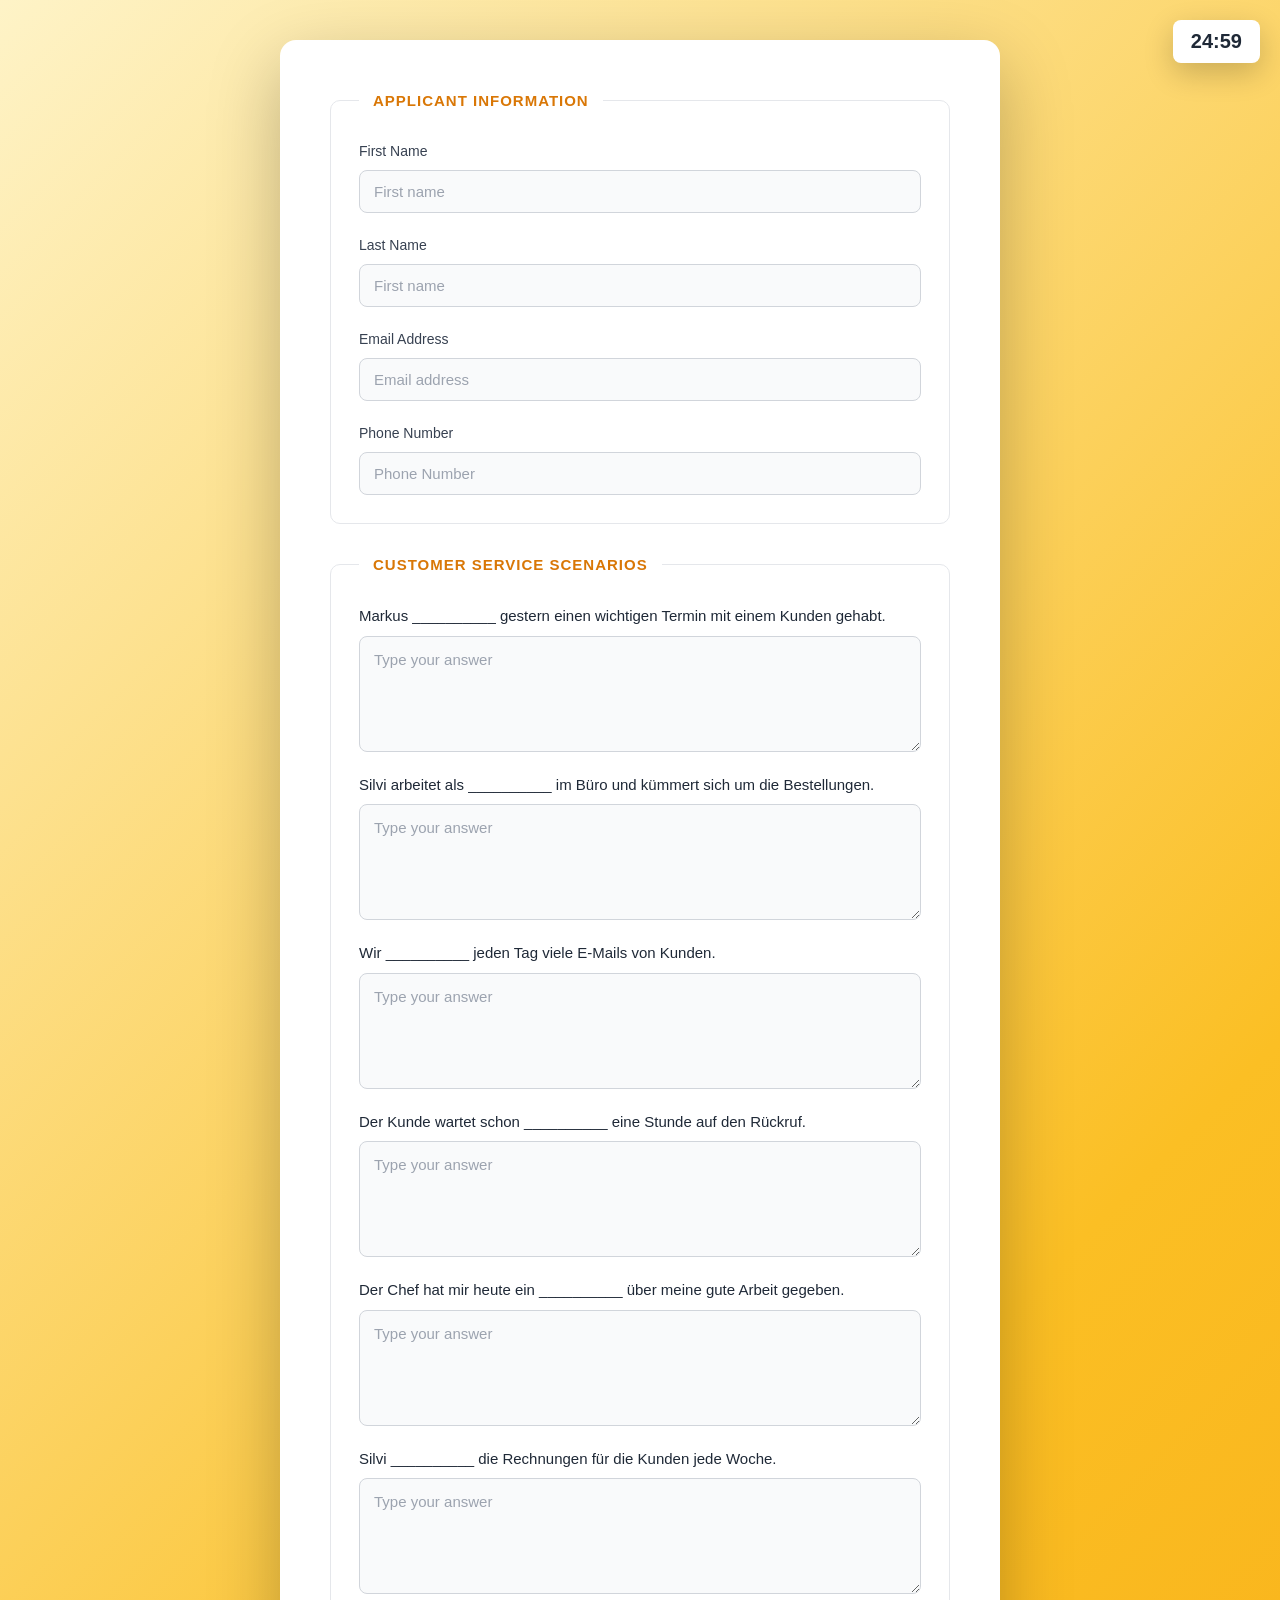
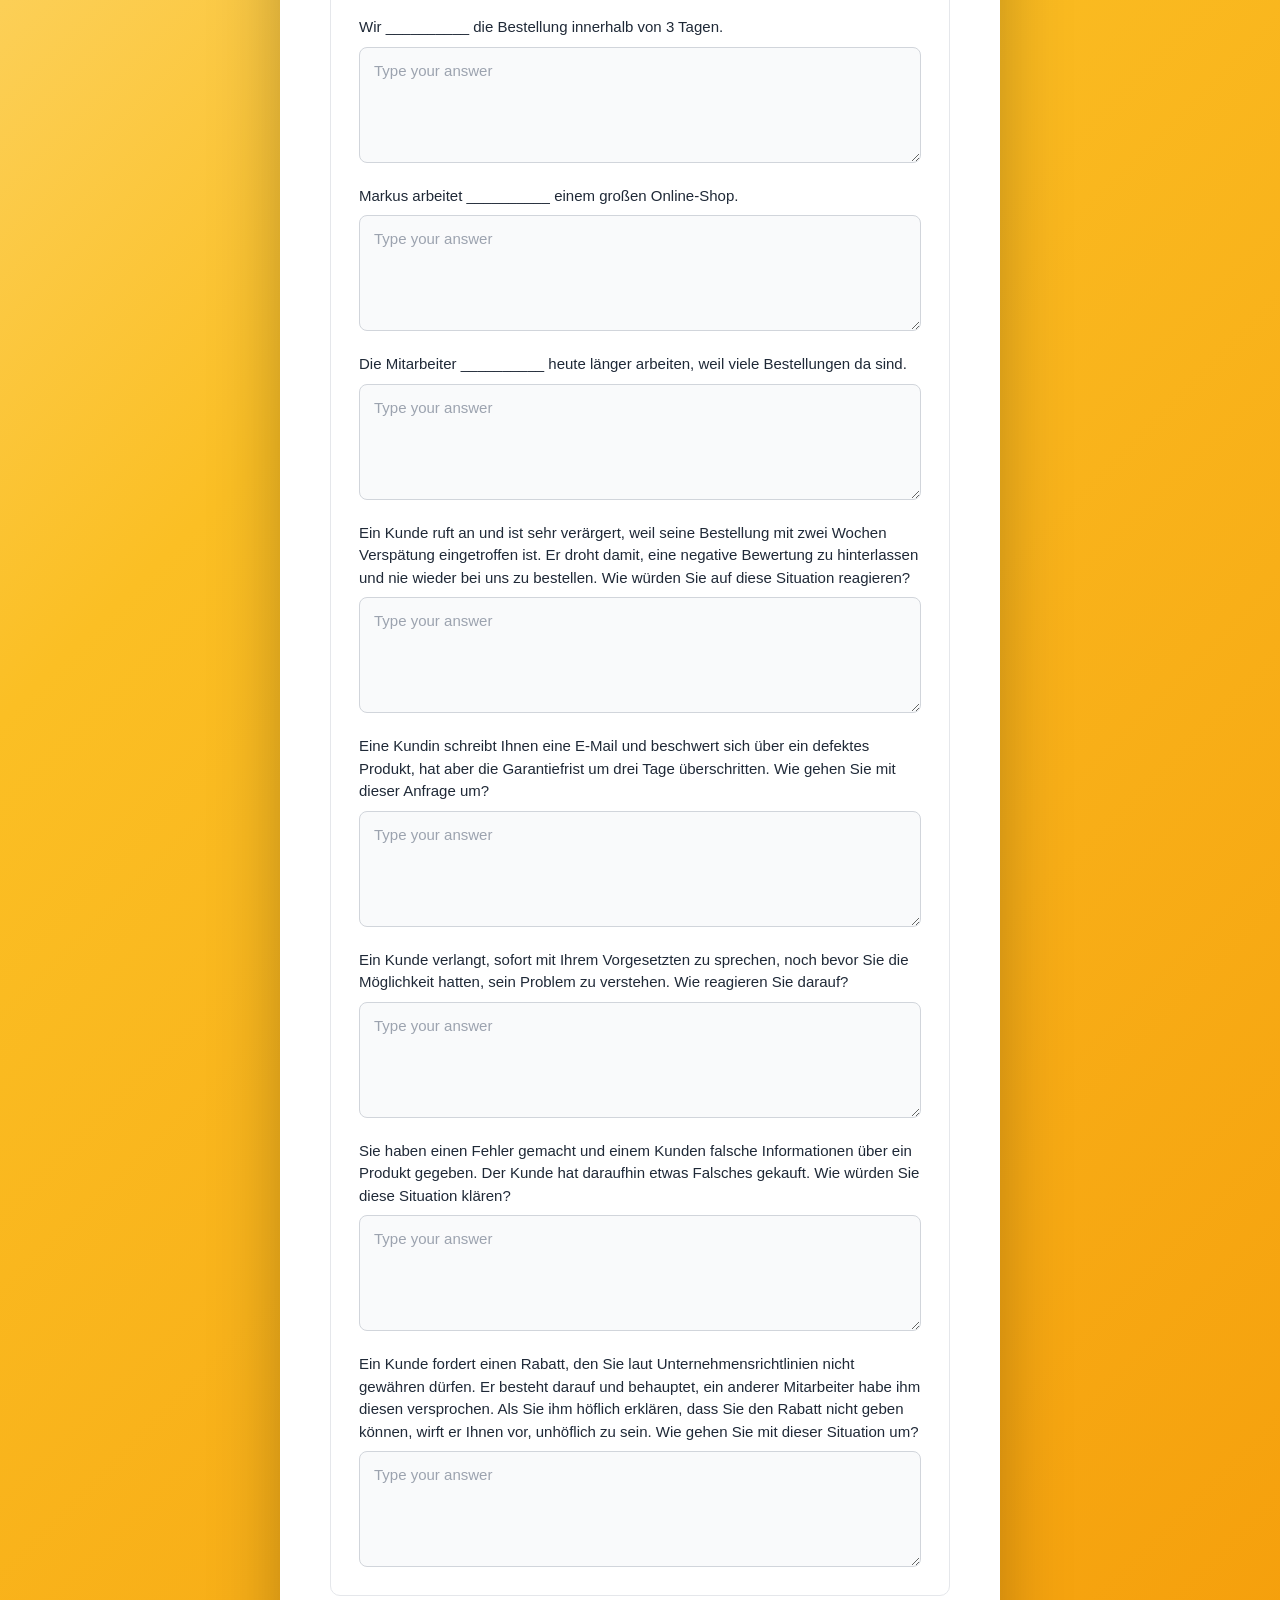
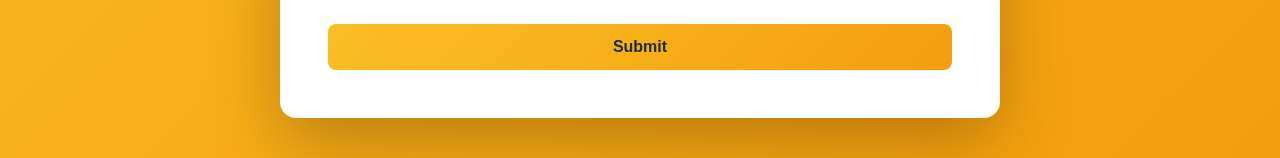
==== testquestions.html @ 03777b60 "Initial commit" ====
<!DOCTYPE html>
<html lang="en">
<head>
  <meta charset="UTF-8">
  <meta name="viewport" content="width=device-width, initial-scale=1.0">
  <title>German Language Test</title>
  <link rel="stylesheet" href="testquestions.css">
</head>
<body>
  <div class="timer js-timer">25:00</div>

  <form action="" class="js-interview--form">
    <fieldset class="personal-information">
      <legend>Applicant Information</legend>

      <div class="question-container">
        <label for="fname" class="question-label">First Name</label>
        <input type="text" placeholder="First name" id="fname" class="question-input" required>
      </div>
      
      <div class="question-container">
        <label for="lname" class="question-label">Last Name</label>
        <input type="text" placeholder="First name" id="lname" class="question-input" required>
      </div>
      
      <div class="question-container">
        <label for="email" class="question-label">Email Address</label>
        <input type="email" id="email" placeholder="Email address" class="question-input" required>
      </div>
      
      <div class="question-container">
        <label for="phonenum" class="question-label">Phone Number</label>
        <input type="text" id="phonenum" placeholder="Phone Number" class="question-input" required>
      </div>
    </fieldset>

    <fieldset class="js-language-test language-test"></fieldset>

    <div class="form-message js-form-message" role="status" aria-live="polite"></div>

    <button type="submit" class="submit-button">Submit</button>

  </form>

  <script src="scripts/form.js" type="module"></script>
</body>
</html>
---- testquestions.css ----
* {
  box-sizing: border-box;
}

body {
  font-family: -apple-system, BlinkMacSystemFont, "Segoe UI", Roboto, "Helvetica Neue", sans-serif;
  background: linear-gradient(135deg, #fef3c7 0%, #fbbf24 50%, #f59e0b 100%);
  min-height: 100vh;
  margin: 0;
  padding: 40px 20px;
  display: flex;
  justify-content: center;
  align-items: flex-start;
  color: #1f2937;
  -webkit-font-smoothing: antialiased;
}

form {
  background: #ffffff;
  width: 100%;
  max-width: 720px;
  padding: 48px;
  border-radius: 16px;
  box-shadow: 0 25px 70px rgba(0, 0, 0, 0.25);
}

fieldset {
  border: 1px solid #e5e7eb;
  border-radius: 10px;
  padding: 28px;
  margin-bottom: 28px;
}

fieldset:last-of-type {
  margin-bottom: 0;
}

legend {
  padding: 4px 14px;
  font-size: 15px;
  font-weight: 600;
  color: #d97706;            
  text-transform: uppercase;
  letter-spacing: 1px;
  background: #ffffff;
}

.personal-information,
.language-test {
  display: flex;
  flex-direction: column;
  gap: 22px;
}

.question-container {
  display: flex;
  flex-direction: column;
  gap: 8px;
}

.question-label {
  font-size: 14px;
  font-weight: 500;
  color: #374151;
  line-height: 1.5;
}

.language-test .question-label {
  font-size: 15px;
  color: #1f2937;
  font-weight: 500;
}

.question-input {
  width: 100%;
  padding: 12px 14px;
  font-size: 15px;
  font-family: inherit;
  color: #111827;
  border: 1px solid #d1d5db;
  border-radius: 8px;
  background-color: #f9fafb;
  transition: border-color 0.2s ease, box-shadow 0.2s ease, background-color 0.2s ease;
  outline: none;
}

textarea.question-input {
  min-height: 110px;
  resize: vertical;
  line-height: 1.5;
}

.question-input::placeholder {
  color: #9ca3af;
}

.question-input:hover {
  border-color: #9ca3af;
}

.question-input:focus {
  border-color: #f59e0b;   
  background-color: #ffffff;
  box-shadow: 0 0 0 4px rgba(245, 158, 11, 0.2);  
}

.question-input:invalid:not(:placeholder-shown) {
  border-color: #e53e3e;
}

.submit-button {
  width: 100%;
  padding: 14px 20px;
  font-size: 16px;
  font-weight: 600;
  font-family: inherit;
  color: #1f2937;             
  background: linear-gradient(135deg, #fbbf24 0%, #f59e0b 100%);
  border: none;
  border-radius: 8px;
  cursor: pointer;
  transition: transform 0.15s ease, box-shadow 0.2s ease, opacity 0.2s ease;
  margin-top: 8px;
}

.submit-button:hover {
  box-shadow: 0 10px 25px rgba(245, 158, 11, 0.45);  
  transform: translateY(-1px);
}

.submit-button:active {
  transform: translateY(0);
  opacity: 0.95;
}

.form-message {
  padding: 14px 18px;
  border-radius: 8px;
  font-size: 14px;
  font-weight: 500;
  margin-top: 20px;          
  opacity: 0;
  max-height: 0;
  overflow: hidden;
  transform: translateY(-6px);
  transition: opacity 0.25s ease, transform 0.25s ease, max-height 0.25s ease, padding 0.25s ease;
  padding-top: 0;
  padding-bottom: 0;
}

.form-message.is-visible {
  opacity: 1;
  max-height: 200px;
  transform: translateY(0);
  padding-top: 14px;
  padding-bottom: 14px;
}

.form-message.is-success {
  background-color: #ecfdf5;
  color: #065f46;
  border: 1px solid #a7f3d0;
}

.form-message.is-error {
  background-color: #fef2f2;
  color: #991b1b;
  border: 1px solid #fecaca;
}

.timer {
  position: fixed;
  top: 20px;
  right: 20px;
  z-index: 100;
  background: #ffffff;
  color: #1f2937;
  font-size: 20px;
  font-weight: 700;
  font-variant-numeric: tabular-nums;
  padding: 10px 18px;
  border-radius: 8px;
  box-shadow: 0 10px 30px rgba(0, 0, 0, 0.2);
}

.timer.is-warning {
  color: #b45309;
  background: #fffbeb;
}

.timer.is-critical {
  color: #b91c1c;
  background: #fef2f2;
  animation: pulse 1s ease-in-out infinite;
}

@keyframes pulse {
  0%, 100% { transform: scale(1); }
  50% { transform: scale(1.04); }
}

@media (max-width: 600px) {
  body {
    padding: 20px 12px;
  }

  form {
    padding: 28px 20px;
    border-radius: 12px;
  }

  fieldset {
    padding: 22px 18px;
  }
}

/* --- Thank you page --- */
body:has(.thank-you-card) {
  align-items: center; 
}

.thank-you-card {
  background: #ffffff;
  width: 100%;
  max-width: 480px;
  padding: 64px 48px;
  border-radius: 20px;
  box-shadow: 0 30px 80px rgba(0, 0, 0, 0.25);
  text-align: center;
  animation: fadeUp 0.5s ease-out;
}

@keyframes fadeUp {
  from { opacity: 0; transform: translateY(20px); }
  to   { opacity: 1; transform: translateY(0); }
}

.thank-you-icon {
  width: 88px;
  height: 88px;
  margin: 0 auto 28px;
  border-radius: 50%;
  background: linear-gradient(135deg, #fbbf24 0%, #f59e0b 100%);
  color: #ffffff;
  display: flex;
  align-items: center;
  justify-content: center;
  font-size: 46px;
  font-weight: 700;
  box-shadow: 0 12px 30px rgba(245, 158, 11, 0.45);
  animation: pop 0.6s cubic-bezier(0.34, 1.56, 0.64, 1) 0.2s both;
}

@keyframes pop {
  0%   { transform: scale(0); }
  100% { transform: scale(1); }
}

.thank-you-card h1 {
  font-size: 32px;
  font-weight: 700;
  color: #1f2937;
  margin: 0 0 16px;
  letter-spacing: -0.3px;
}

.thank-you-card p {
  font-size: 16px;
  color: #4b5563;
  line-height: 1.6;
  margin: 0 0 8px;
}

.thank-you-subtle {
  color: #9ca3af;
  font-size: 14px;
  margin-top: 28px;
}

/* --- Welcome page --- */
body:has(.welcome-card) {
  align-items: center;
}

.welcome-card {
  background: #ffffff;
  width: 100%;
  max-width: 560px;
  padding: 56px 48px;
  border-radius: 20px;
  box-shadow: 0 30px 80px rgba(0, 0, 0, 0.25);
  animation: fadeUp 0.5s ease-out;
}

.welcome-title {
  font-size: 36px;
  font-weight: 700;
  color: #1f2937;
  margin: 0 0 14px;
  text-align: center;
  letter-spacing: -0.5px;
}

.welcome-intro {
  font-size: 16px;
  color: #4b5563;
  line-height: 1.65;
  margin: 0 0 40px;
  text-align: center;
}

.welcome-steps {
  list-style: none;
  padding: 0;
  margin: 0 0 36px;
  display: flex;
  flex-direction: column;
  gap: 24px;
}

.welcome-step {
  display: flex;
  gap: 18px;
  align-items: flex-start;
}

.welcome-step-number {
  flex-shrink: 0;
  width: 36px;
  height: 36px;
  border-radius: 50%;
  background: linear-gradient(135deg, #fbbf24 0%, #f59e0b 100%);
  color: #ffffff;
  display: flex;
  align-items: center;
  justify-content: center;
  font-size: 15px;
  font-weight: 700;
  box-shadow: 0 4px 12px rgba(245, 158, 11, 0.35);
}

.welcome-step-content h3 {
  font-size: 16px;
  font-weight: 600;
  color: #1f2937;
  margin: 4px 0 6px;
}

.welcome-step-content p {
  font-size: 15px;
  color: #4b5563;
  line-height: 1.6;
  margin: 0;
}

.welcome-step-content strong {
  color: #1f2937;
  font-weight: 600;
}

.welcome-ready {
  font-size: 14px;
  color: #9ca3af;
  text-align: center;
  margin: 0 0 16px;
  font-style: italic;
}

.welcome-button {
  display: block;
  width: 100%;
  padding: 16px 24px;
  font-size: 16px;
  font-weight: 600;
  font-family: inherit;
  color: #1f2937;
  background: linear-gradient(135deg, #fbbf24 0%, #f59e0b 100%);
  border: none;
  border-radius: 10px;
  cursor: pointer;
  text-align: center;
  text-decoration: none;
  transition: transform 0.15s ease, box-shadow 0.2s ease;
}

.welcome-button:hover {
  box-shadow: 0 10px 25px rgba(245, 158, 11, 0.45);
  transform: translateY(-1px);
}

.welcome-button:active {
  transform: translateY(0);
}
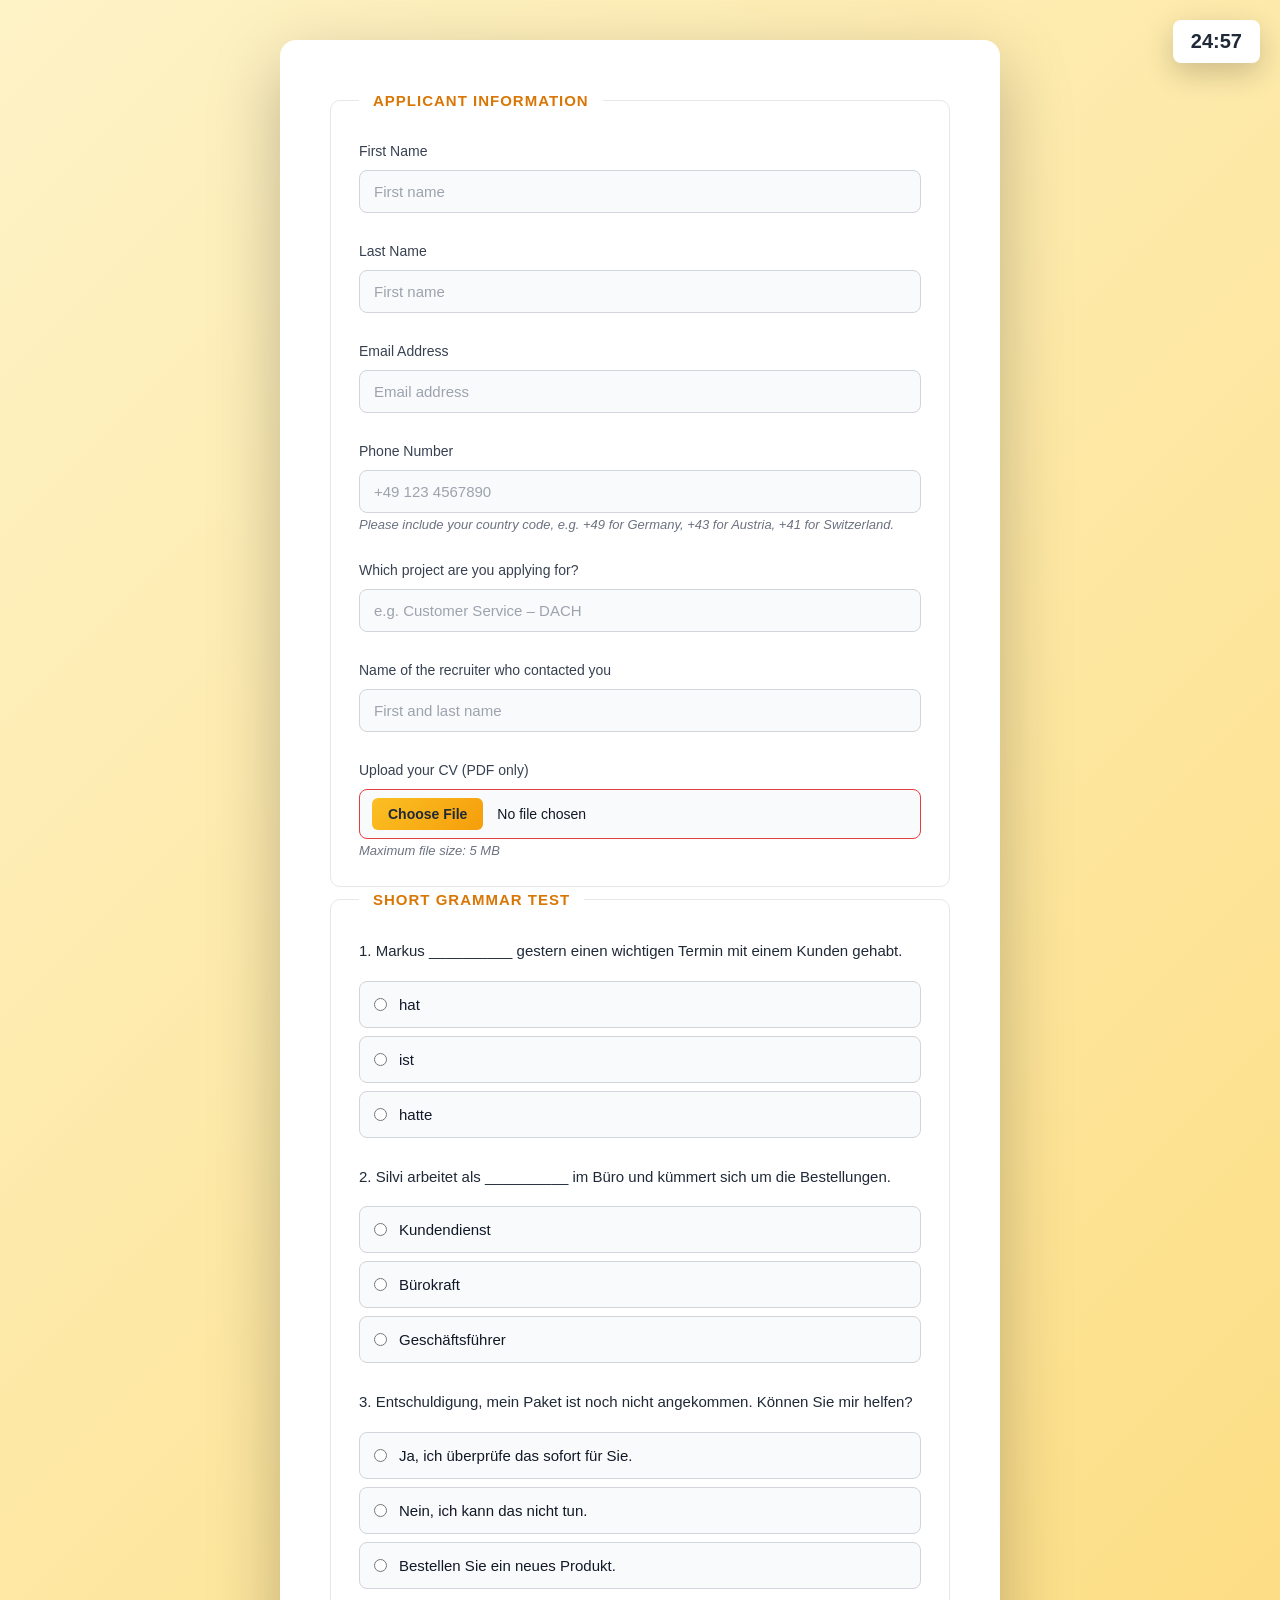
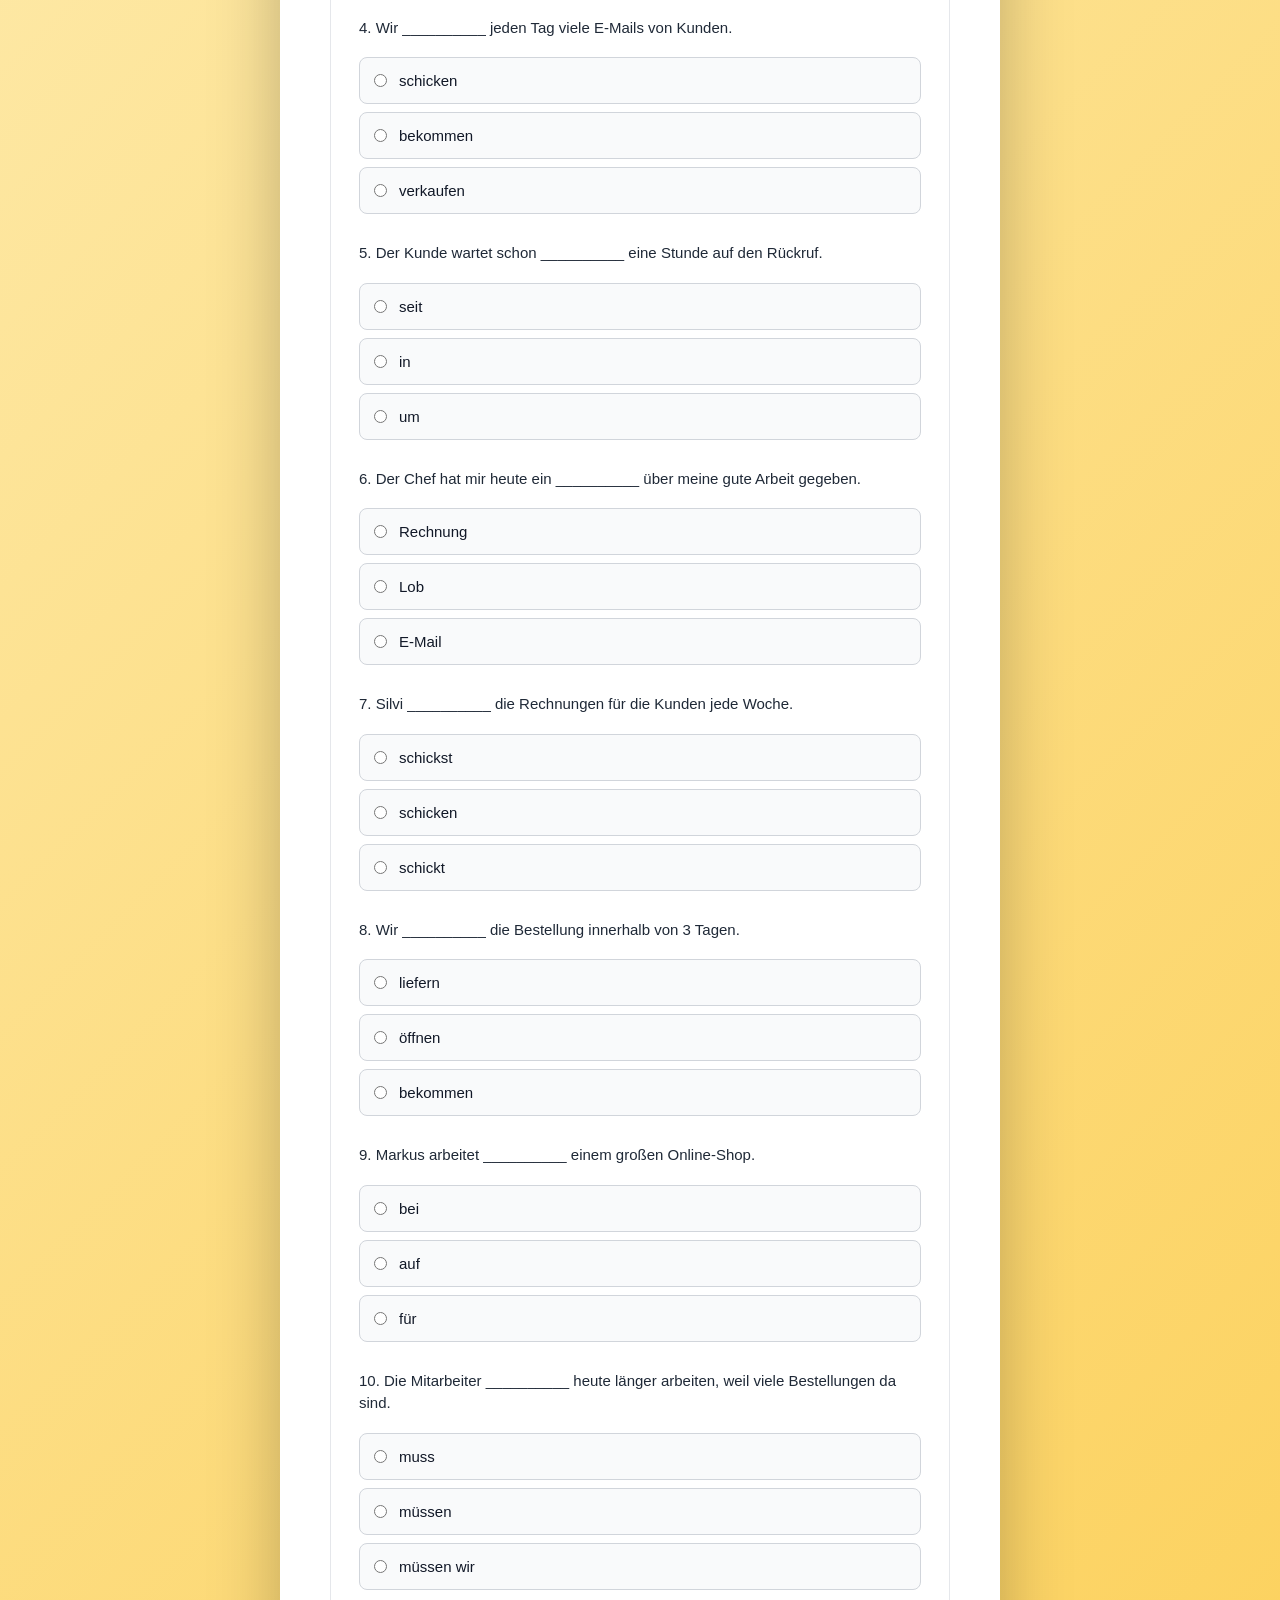
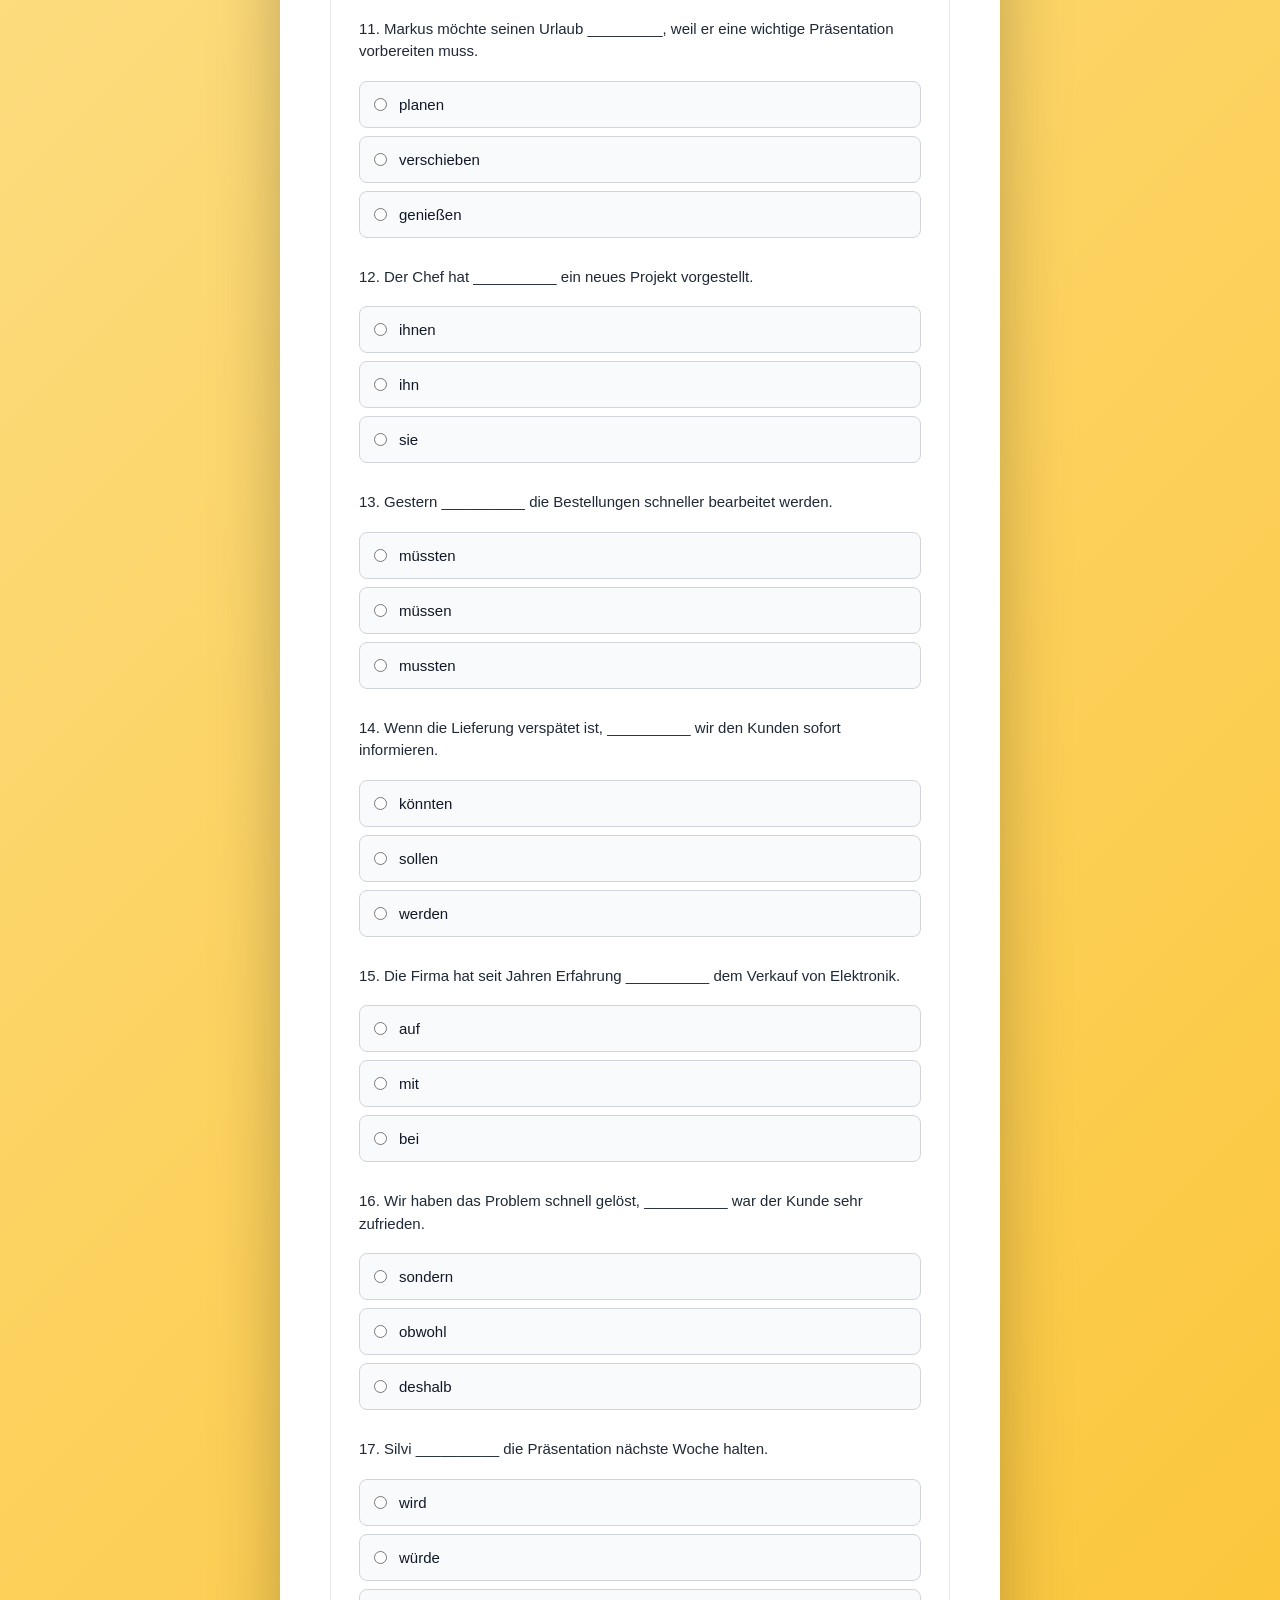
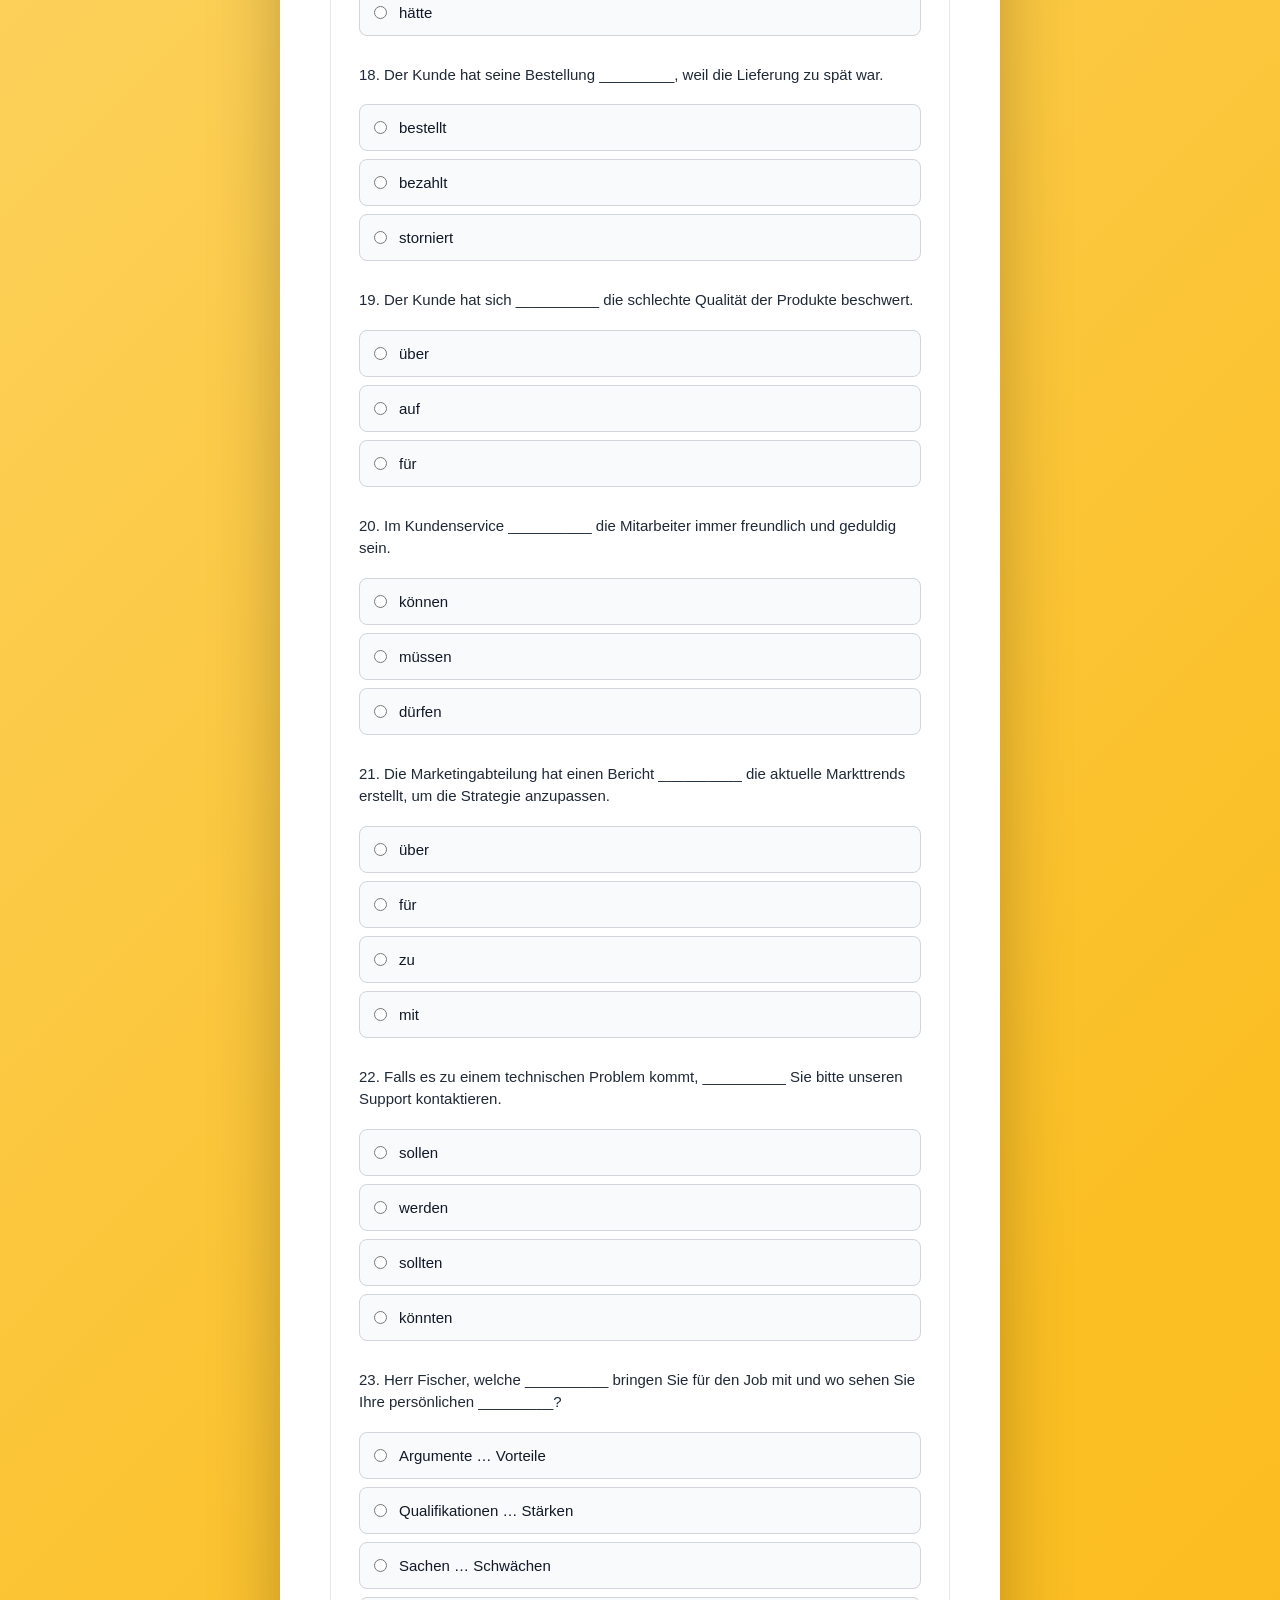
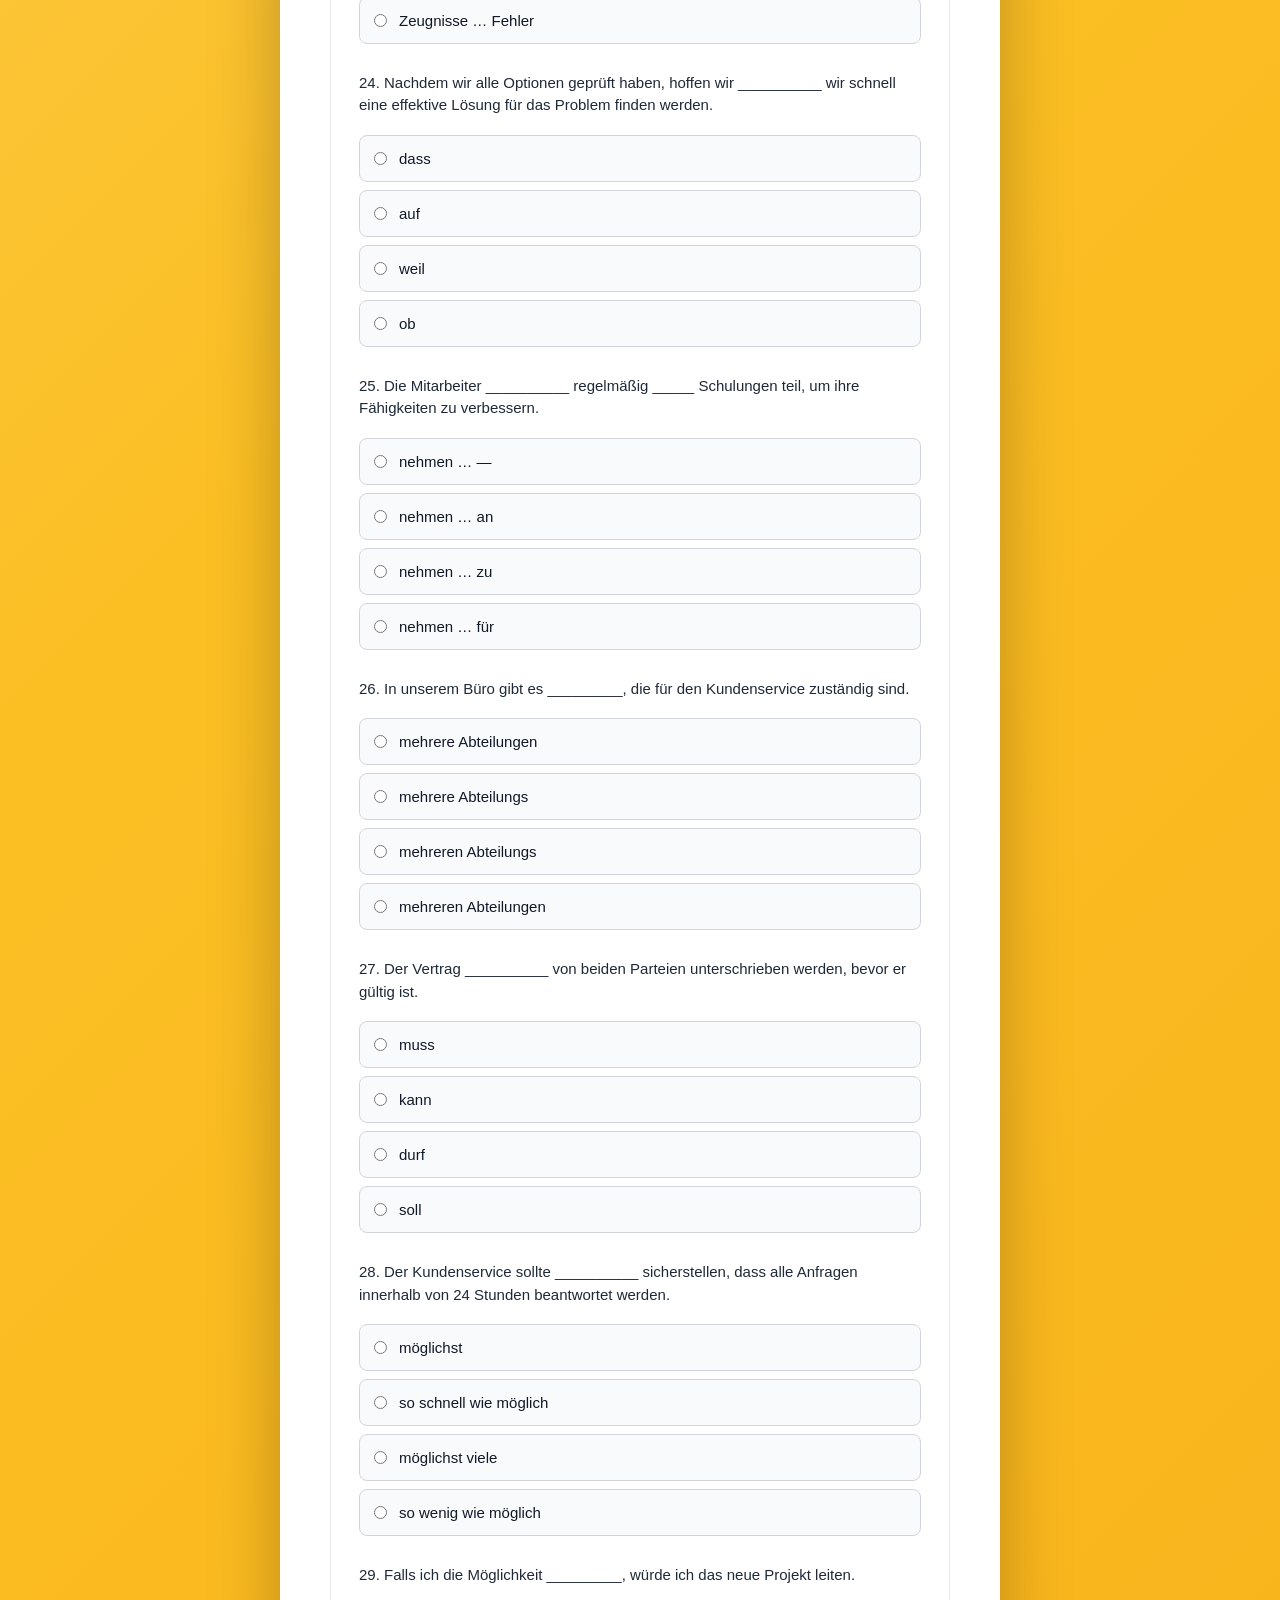
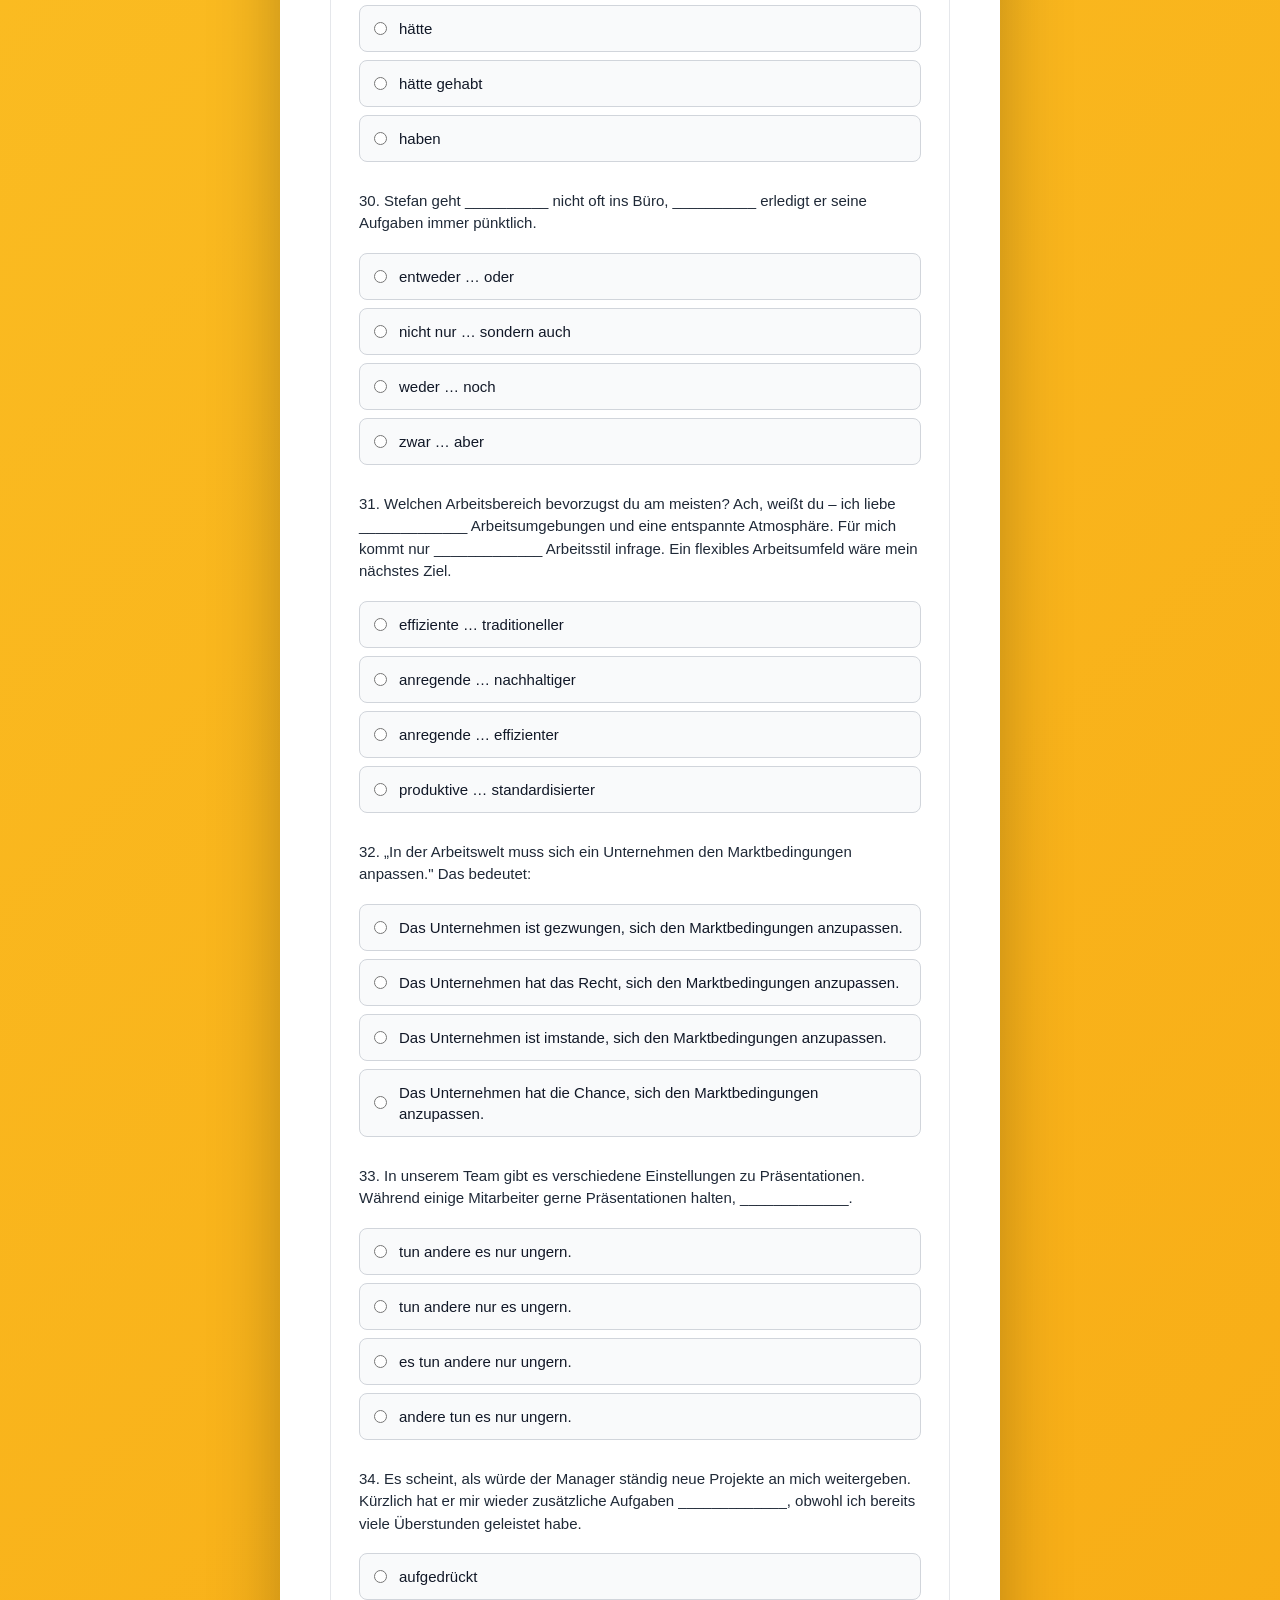
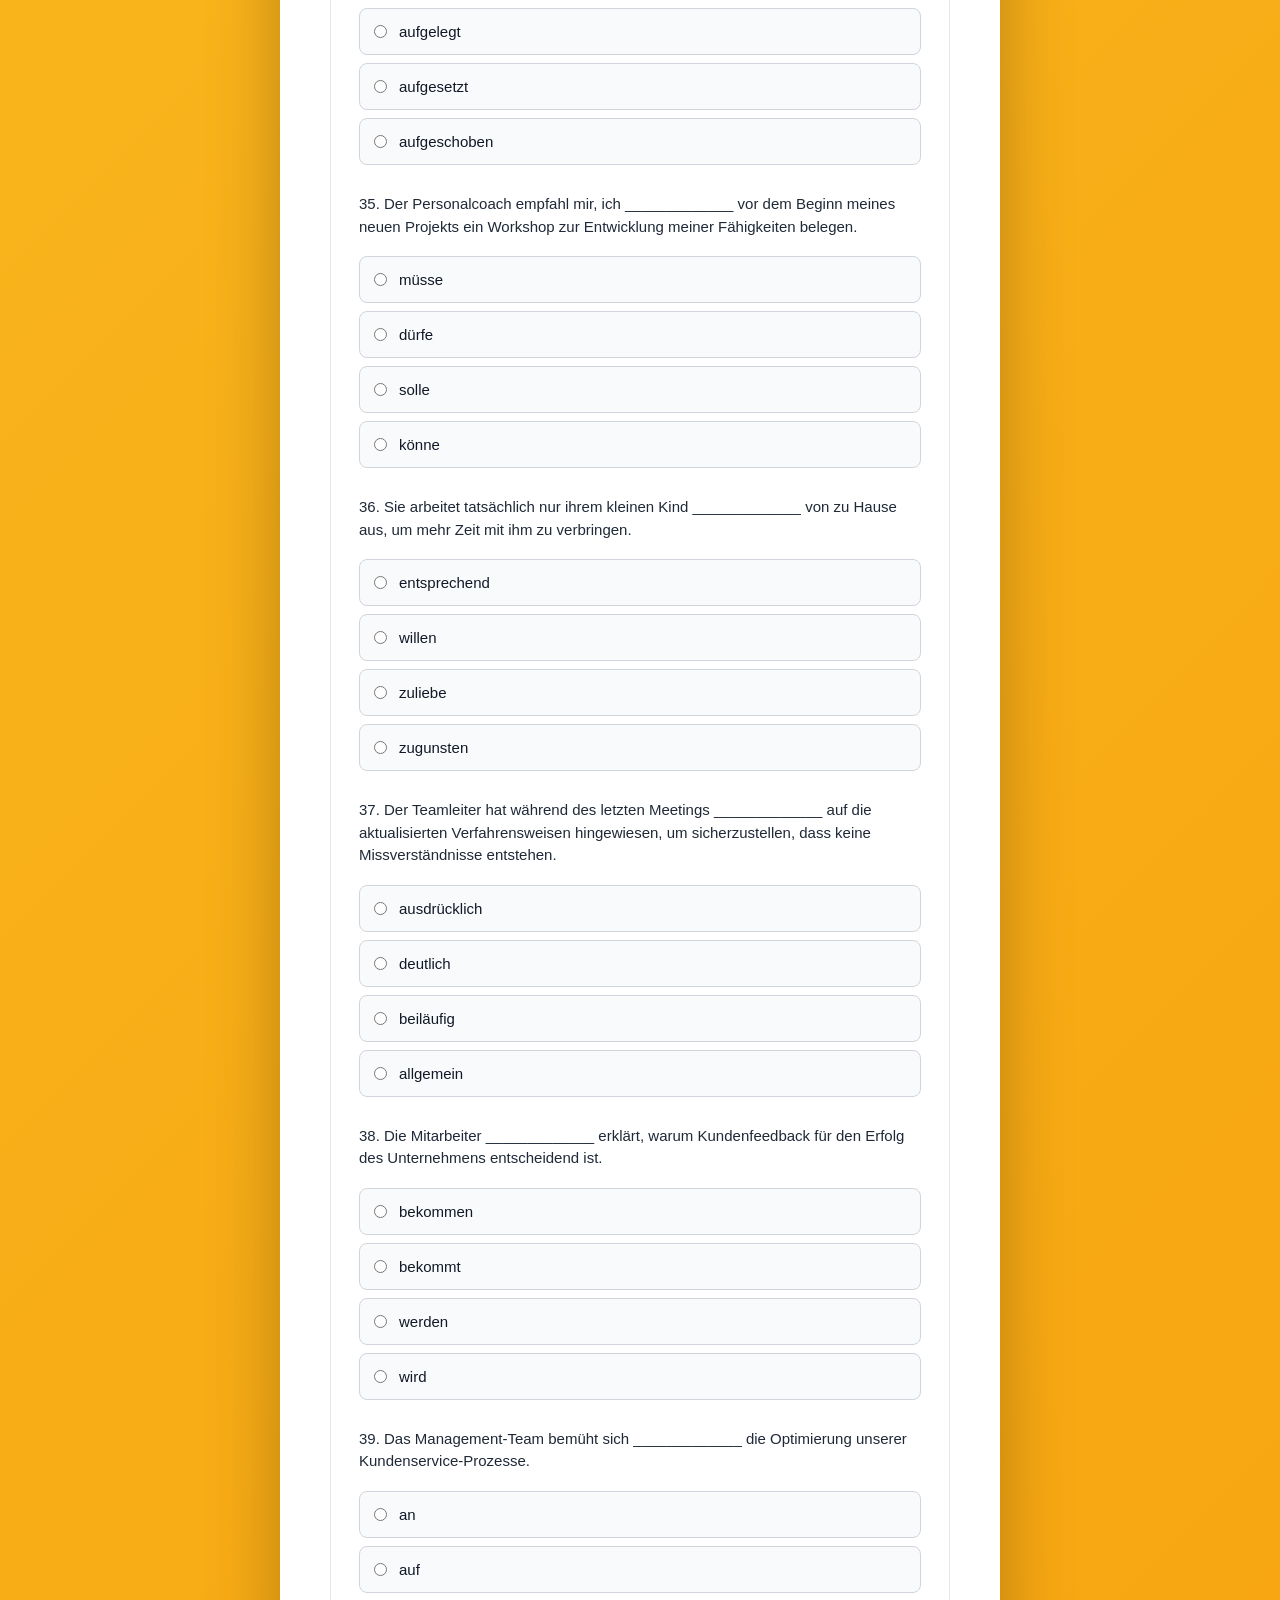
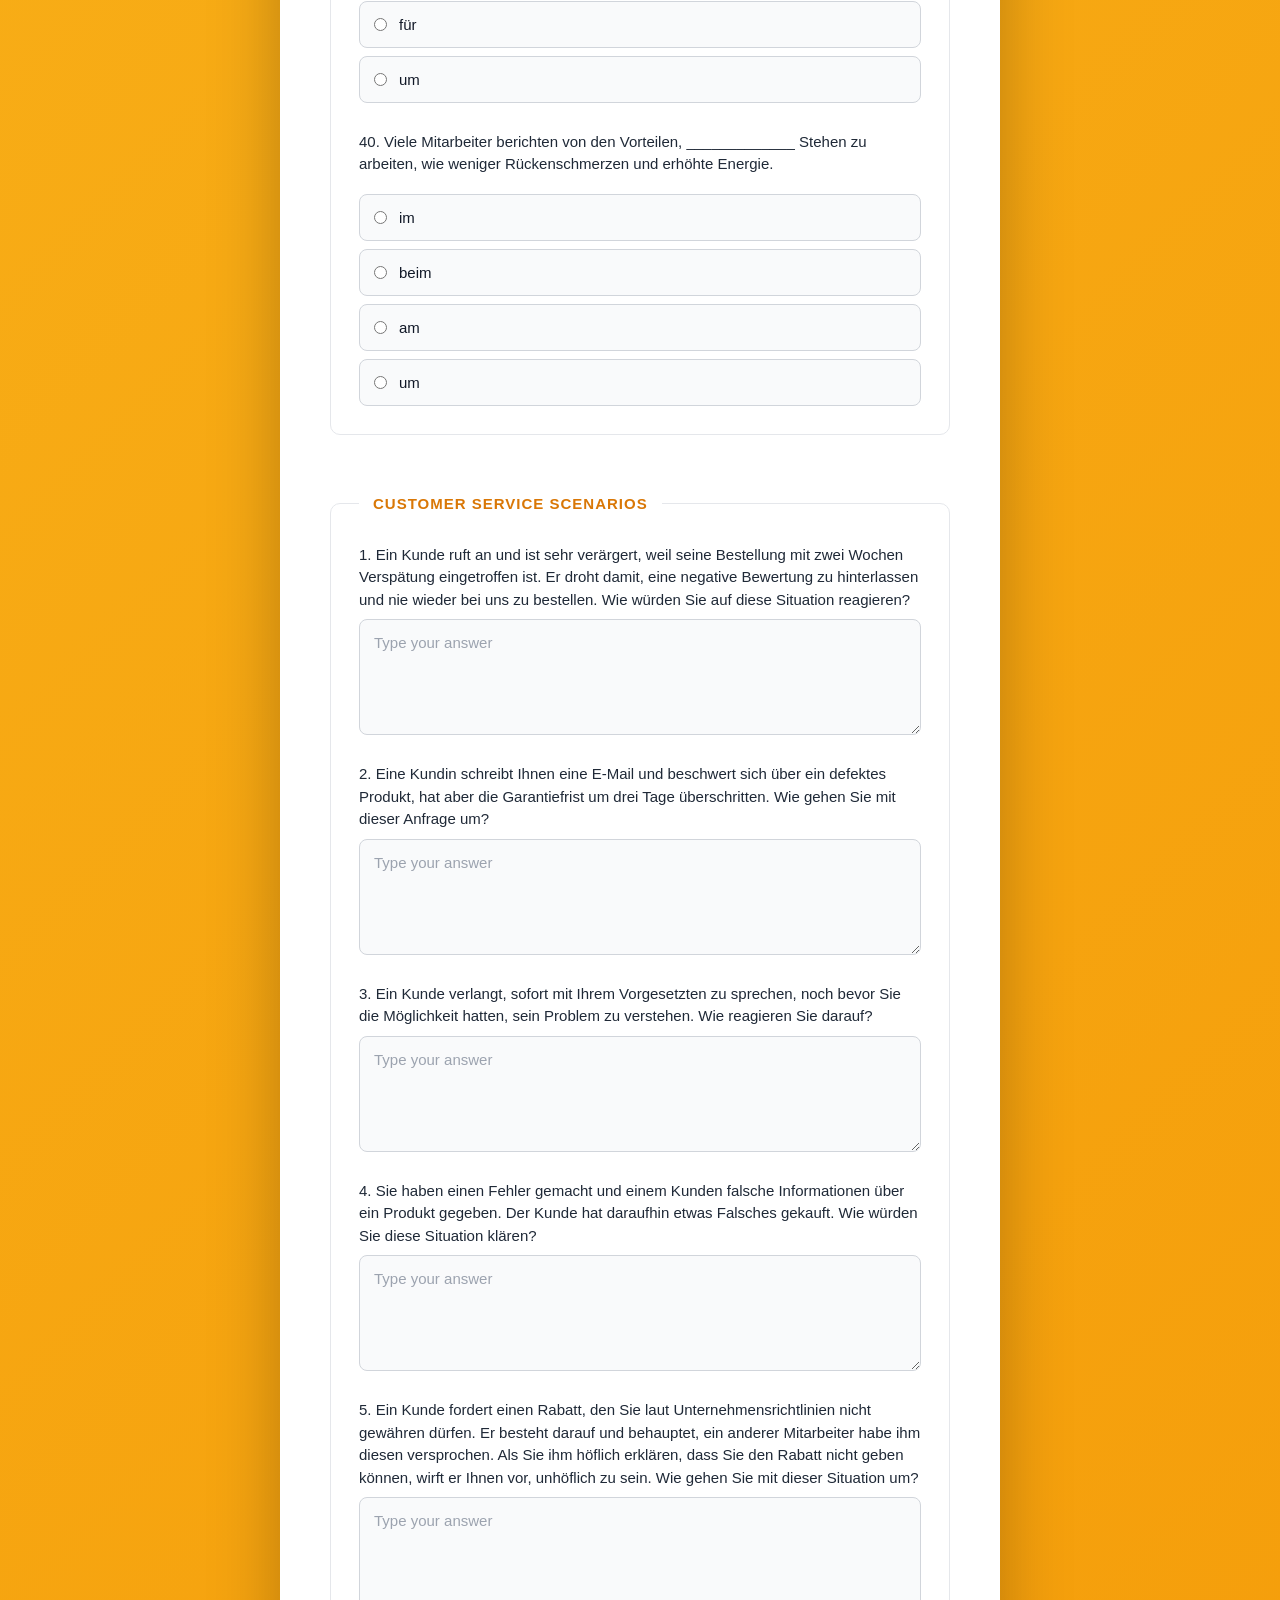
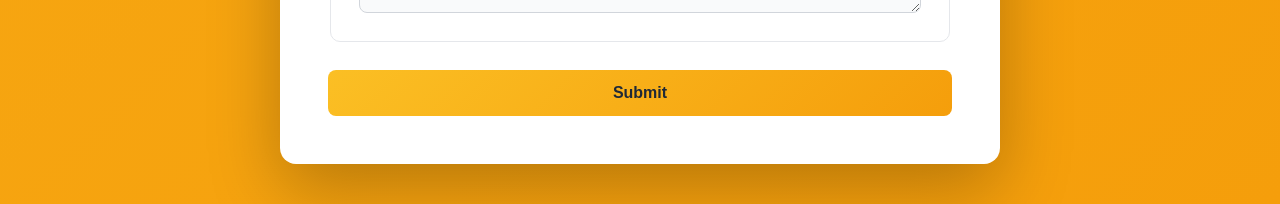
==== commit 2bbb5af1: "Add grammar test, CV upload, validation, and copy protection" ====
--- a/testquestions.html
+++ b/testquestions.html
@@ -30,11 +30,34 @@
       
       <div class="question-container">
         <label for="phonenum" class="question-label">Phone Number</label>
-        <input type="text" id="phonenum" placeholder="Phone Number" class="question-input" required>
+        <input
+          type="tel"
+          id="phonenum"
+          placeholder="+49 123 4567890"
+          class="question-input"
+          pattern="\+[\d\s\-]{7,20}"
+          required
+        >
+        <p class="field-hint">Please include your country code, e.g. +49 for Germany, +43 for Austria, +41 for Switzerland.</p>
+      </div>
+      <div class="question-container">
+        <label for="project" class="question-label">Which project are you applying for?</label>
+        <input type="text" id="project" placeholder="e.g. Customer Service – DACH" class="question-input" required>
+      </div>
+
+      <div class="question-container">
+        <label for="recruiter" class="question-label">Name of the recruiter who contacted you</label>
+        <input type="text" id="recruiter" placeholder="First and last name" class="question-input" required>
+      </div>
+
+      <div class="question-container">
+        <label for="cv" class="question-label">Upload your CV (PDF only)</label>
+        <input type="file" id="cv" accept="application/pdf,.pdf" class="question-input file-input" required>
+        <p class="field-hint">Maximum file size: 5 MB</p>
       </div>
     </fieldset>
 
-    <fieldset class="js-language-test language-test"></fieldset>
+    <div class="js-language-test language-test"></div>
 
     <div class="form-message js-form-message" role="status" aria-live="polite"></div>
 
--- a/testquestions.css
+++ b/testquestions.css
@@ -46,10 +46,12 @@
 }
 
 .personal-information,
-.language-test {
+.language-test,
+.grammar-section,
+.scenario-section {
   display: flex;
   flex-direction: column;
-  gap: 22px;
+  gap: 28px;
 }
 
 .question-container {
@@ -390,4 +392,102 @@
 
 .welcome-button:active {
   transform: translateY(0);
+}
+
+/* --- Multiple-choice options (grammar test) --- */
+.options-list {
+  display: flex;
+  flex-direction: column;
+  gap: 8px;
+  margin-top: 6px;
+}
+
+.option {
+  display: flex;
+  align-items: center;
+  gap: 12px;
+  padding: 12px 14px;
+  border: 1px solid #d1d5db;
+  border-radius: 8px;
+  background-color: #f9fafb;
+  cursor: pointer;
+  font-size: 15px;
+  color: #111827;
+  line-height: 1.4;
+  transition: border-color 0.15s ease, background-color 0.15s ease;
+}
+
+.option:hover {
+  border-color: #9ca3af;
+  background-color: #f3f4f6;
+}
+
+.option:has(input:checked) {
+  border-color: #f59e0b;
+  background-color: #fffbeb;
+}
+
+.option input[type="radio"] {
+  accent-color: #f59e0b;
+  cursor: pointer;
+  flex-shrink: 0;
+  margin: 0;
+}
+
+/* Question label as a <p> instead of <label> needs reset */
+.grammar-section .question-label {
+  margin: 0 0 4px;
+}
+.field-hint {
+  margin: -4px 0 0;
+  font-size: 13px;
+  color: #6b7280;
+  font-style: italic;
+}
+
+/* --- Copy protection on the test section --- */
+.language-test {
+  user-select: none;
+  -webkit-user-select: none;
+  -moz-user-select: none;
+  -webkit-touch-callout: none;
+}
+
+/* Re-enable text selection inside textareas so candidates can edit their own answers */
+.language-test textarea {
+  user-select: text;
+  -webkit-user-select: text;
+}
+
+/* --- File input (CV upload) --- */
+.file-input {
+  padding: 8px 12px;
+  cursor: pointer;
+  background-color: #f9fafb;
+  font-size: 14px;
+}
+
+.file-input::file-selector-button {
+  margin-right: 14px;
+  padding: 8px 16px;
+  background: linear-gradient(135deg, #fbbf24 0%, #f59e0b 100%);
+  color: #1f2937;
+  border: none;
+  border-radius: 6px;
+  font-family: inherit;
+  font-size: 14px;
+  font-weight: 600;
+  cursor: pointer;
+  transition: box-shadow 0.15s ease, transform 0.15s ease;
+}
+
+.file-input::file-selector-button:hover {
+  box-shadow: 0 4px 10px rgba(245, 158, 11, 0.4);
+  transform: translateY(-1px);
+}
+
+.form-message.is-info {
+  background-color: #eff6ff;
+  color: #1e40af;
+  border: 1px solid #bfdbfe;
 }
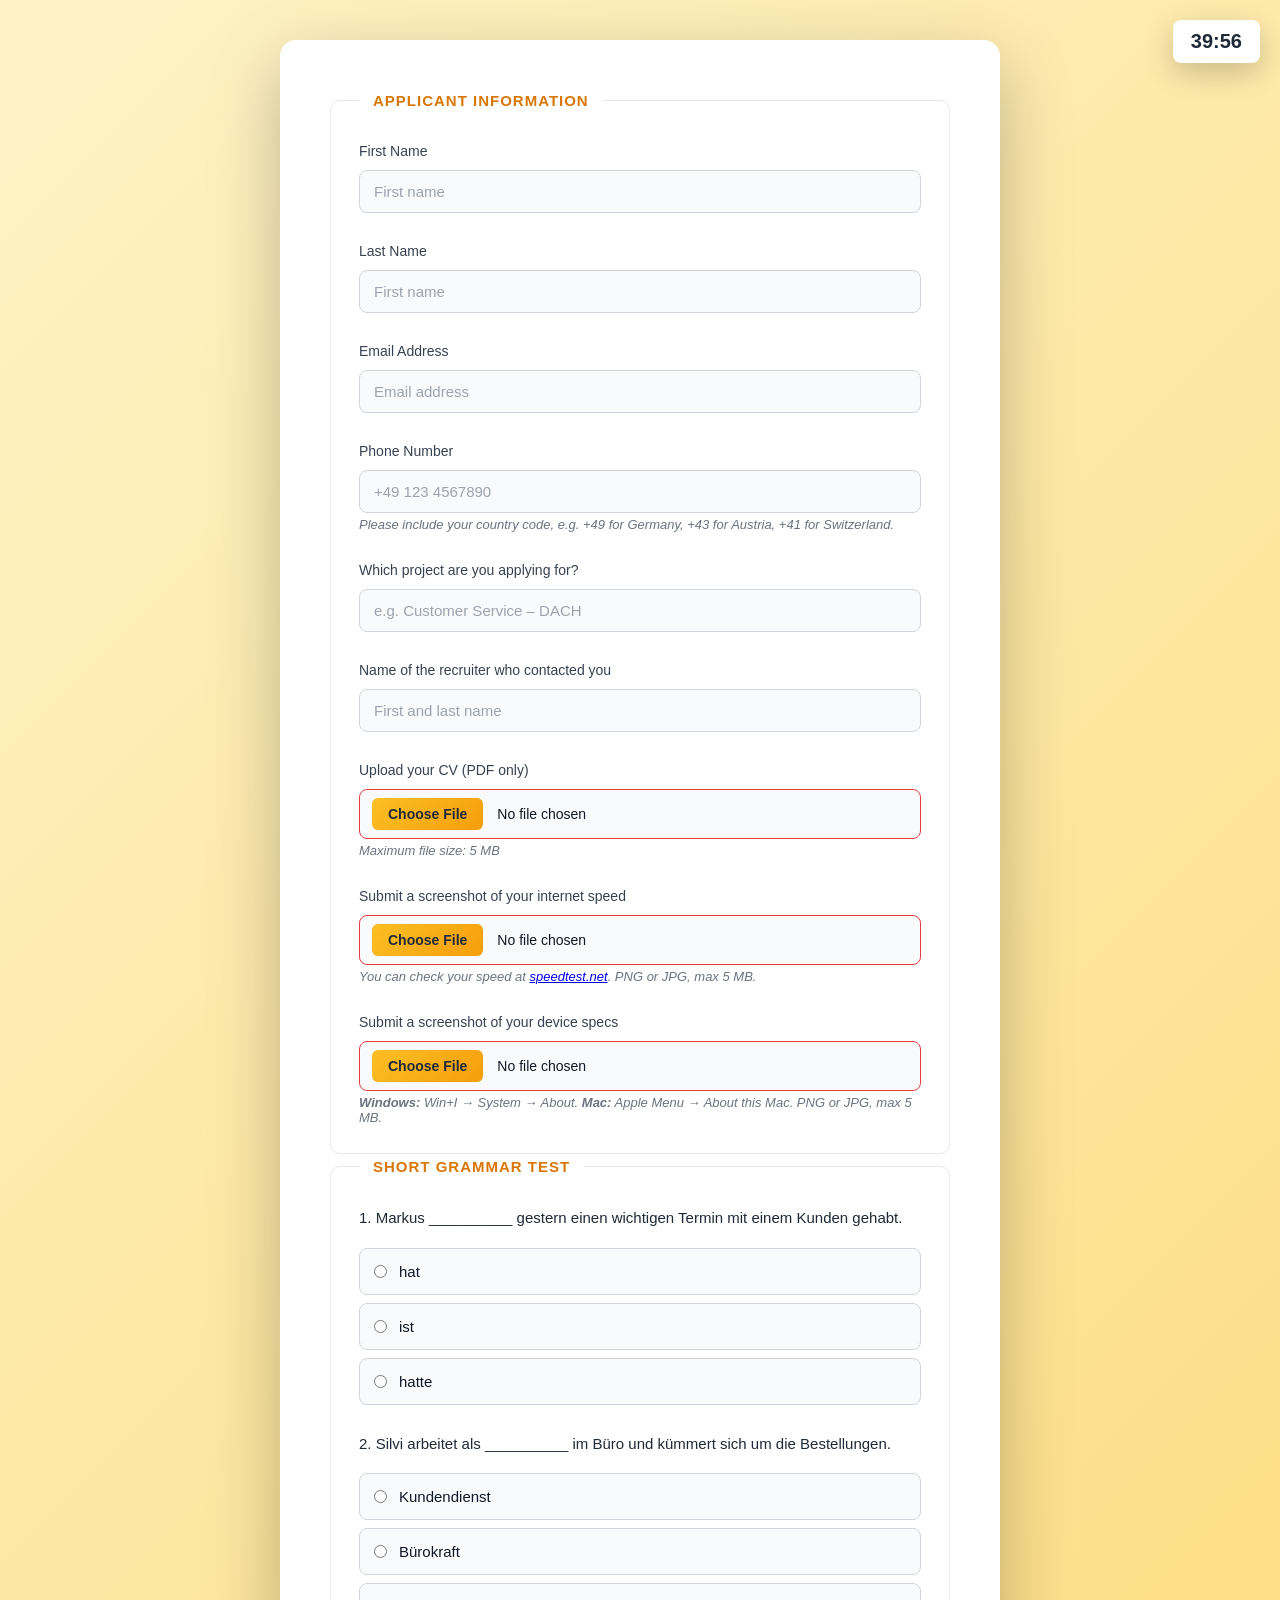
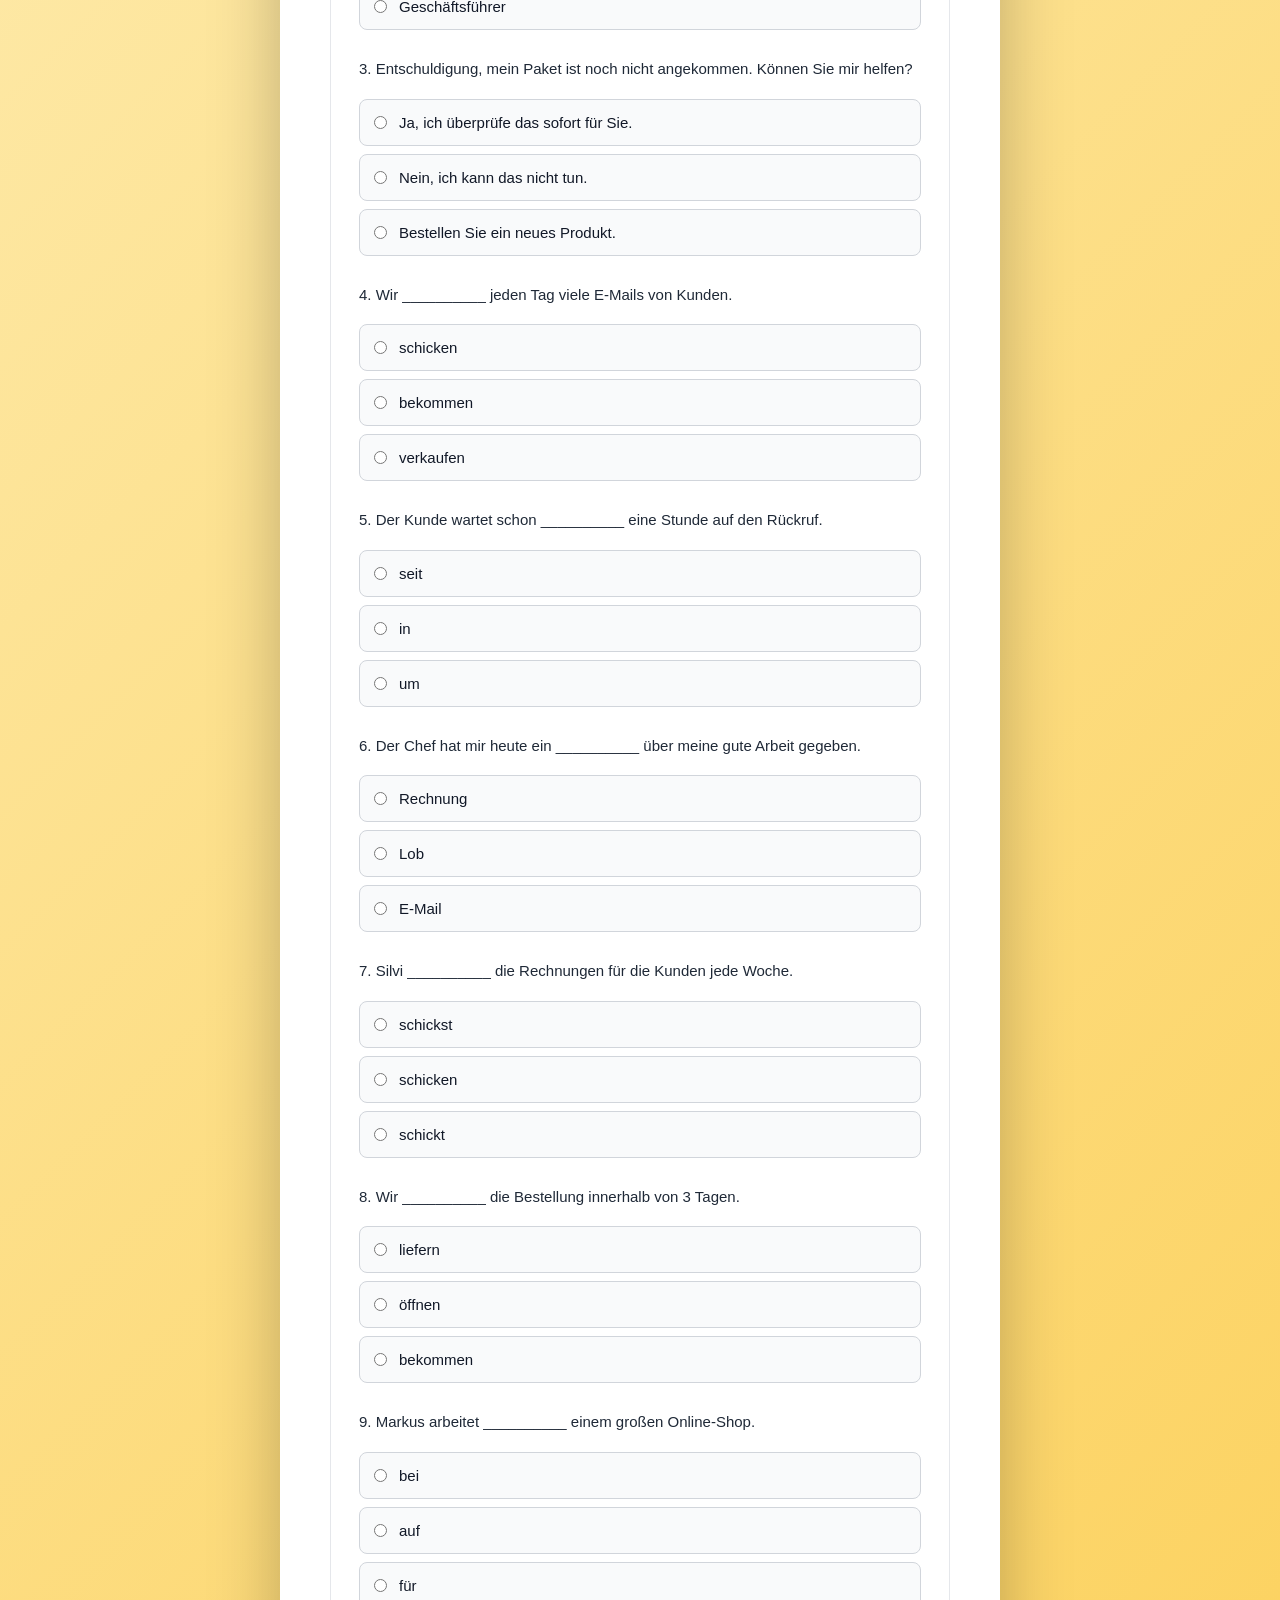
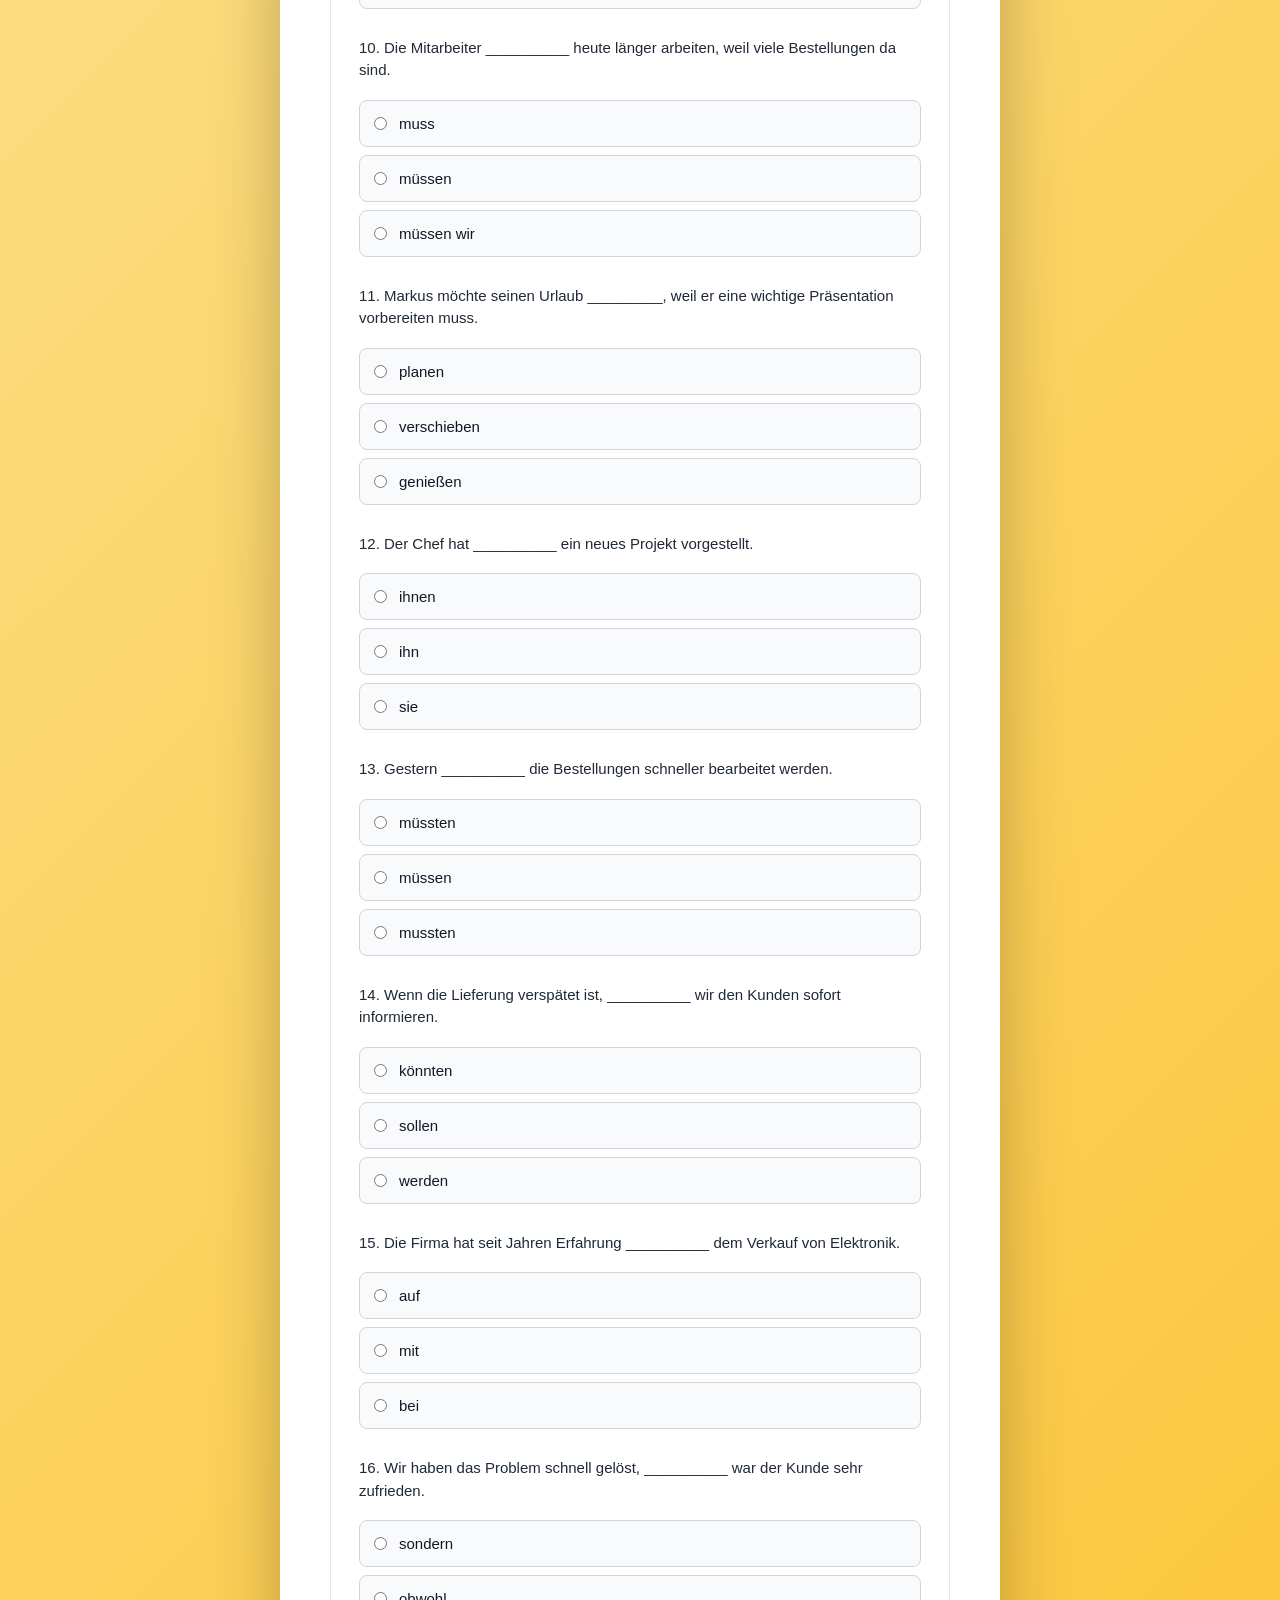
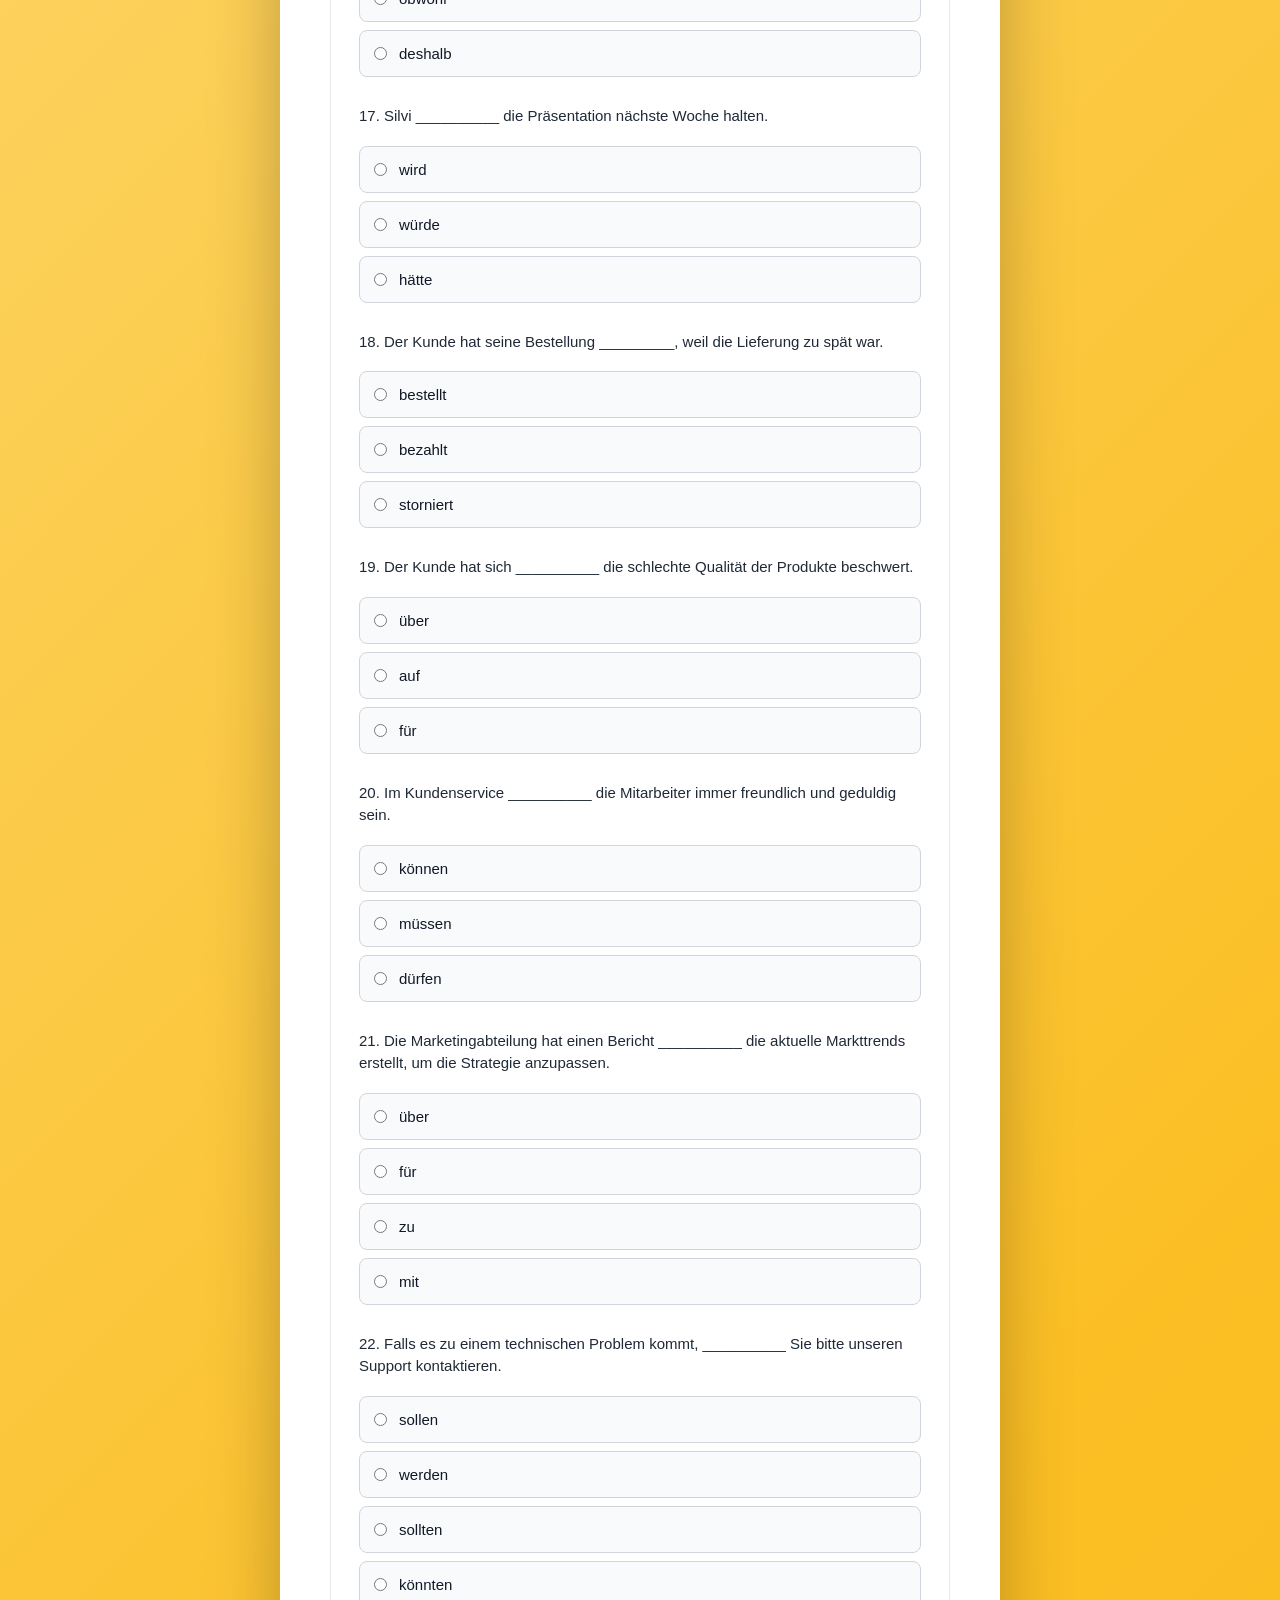
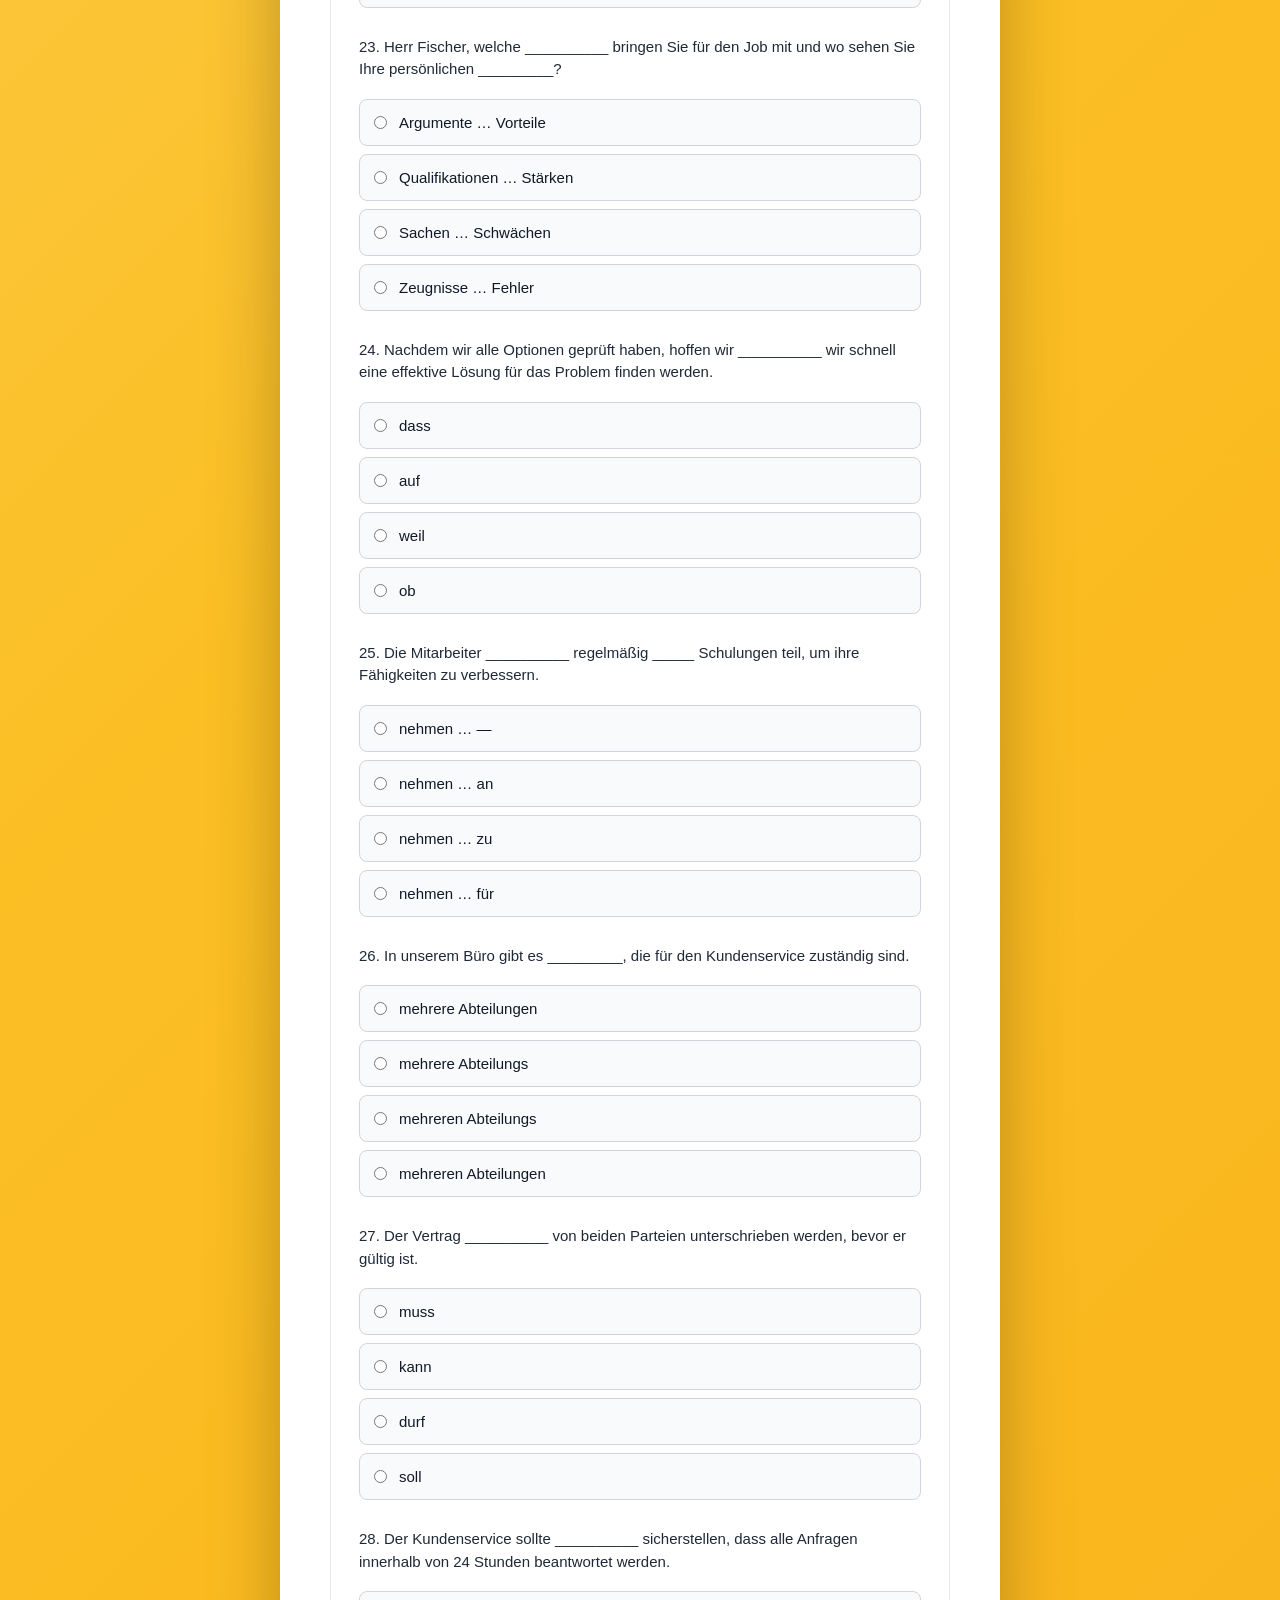
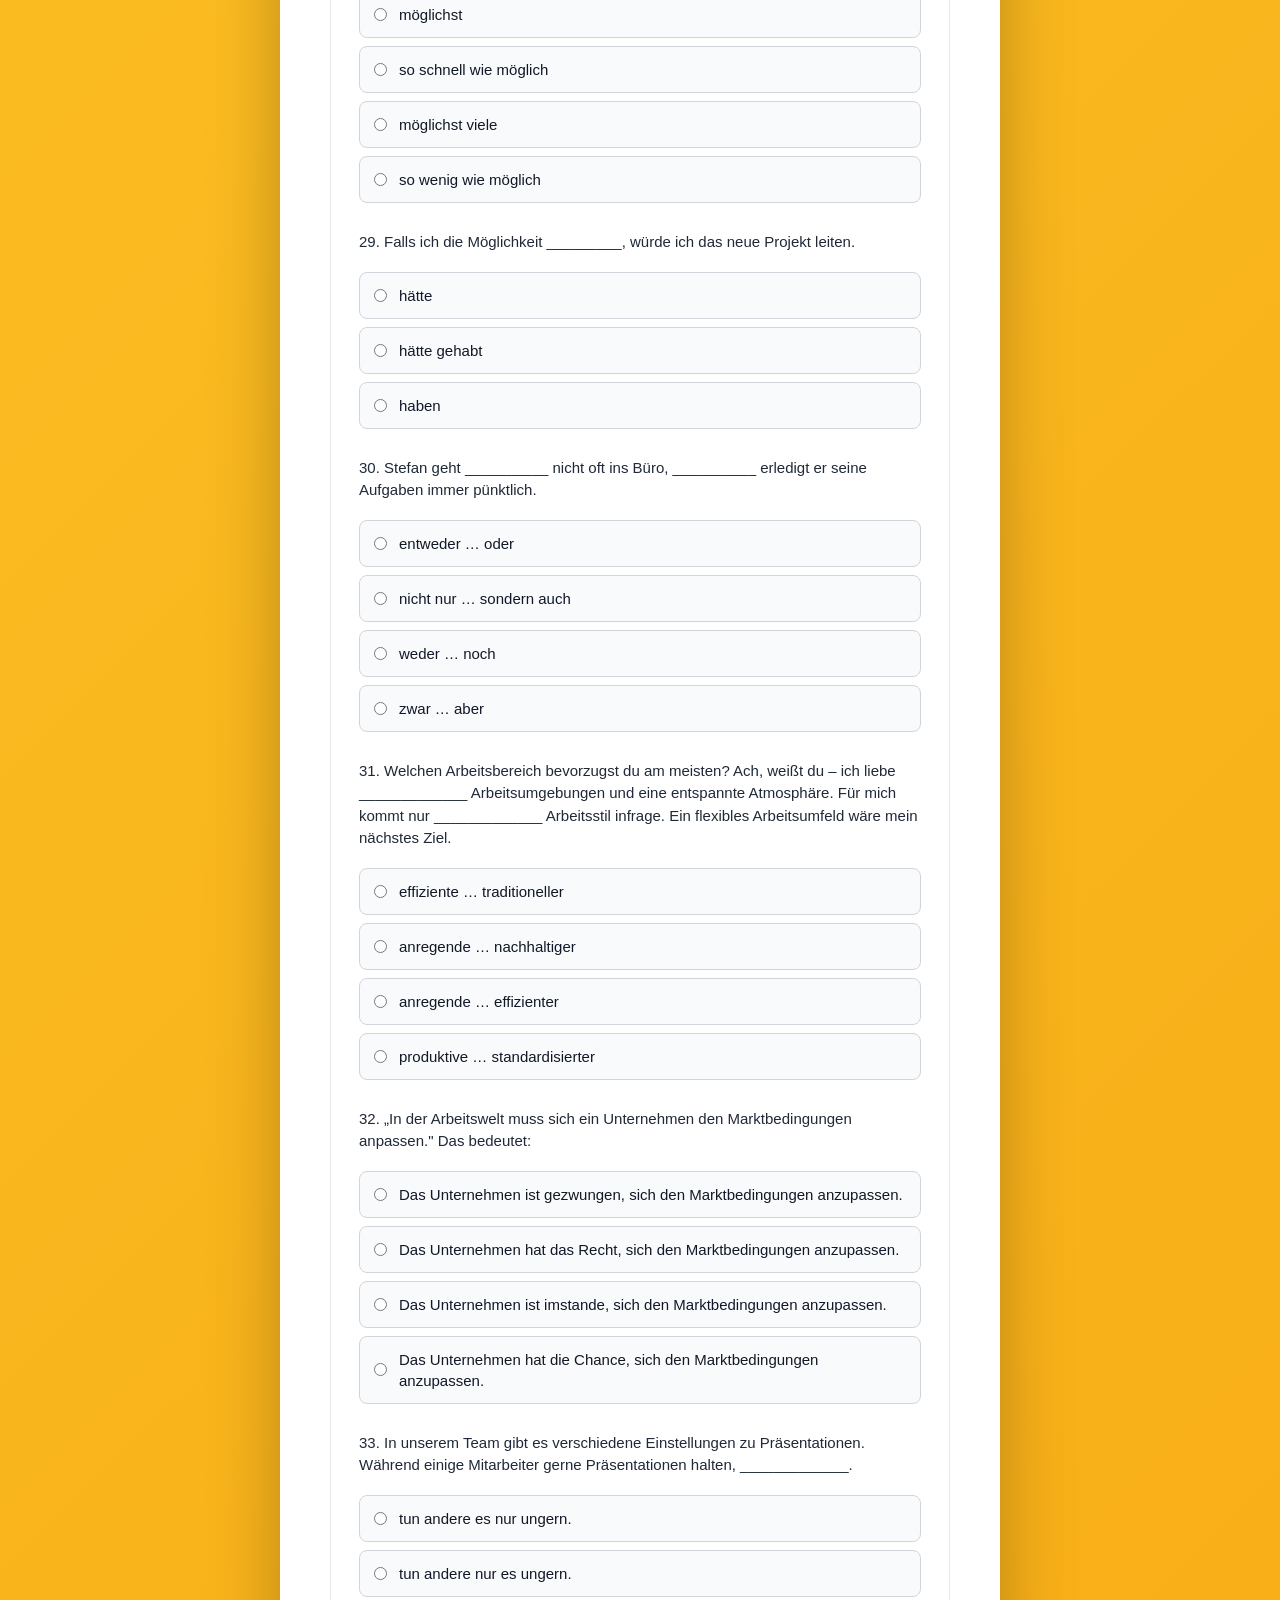
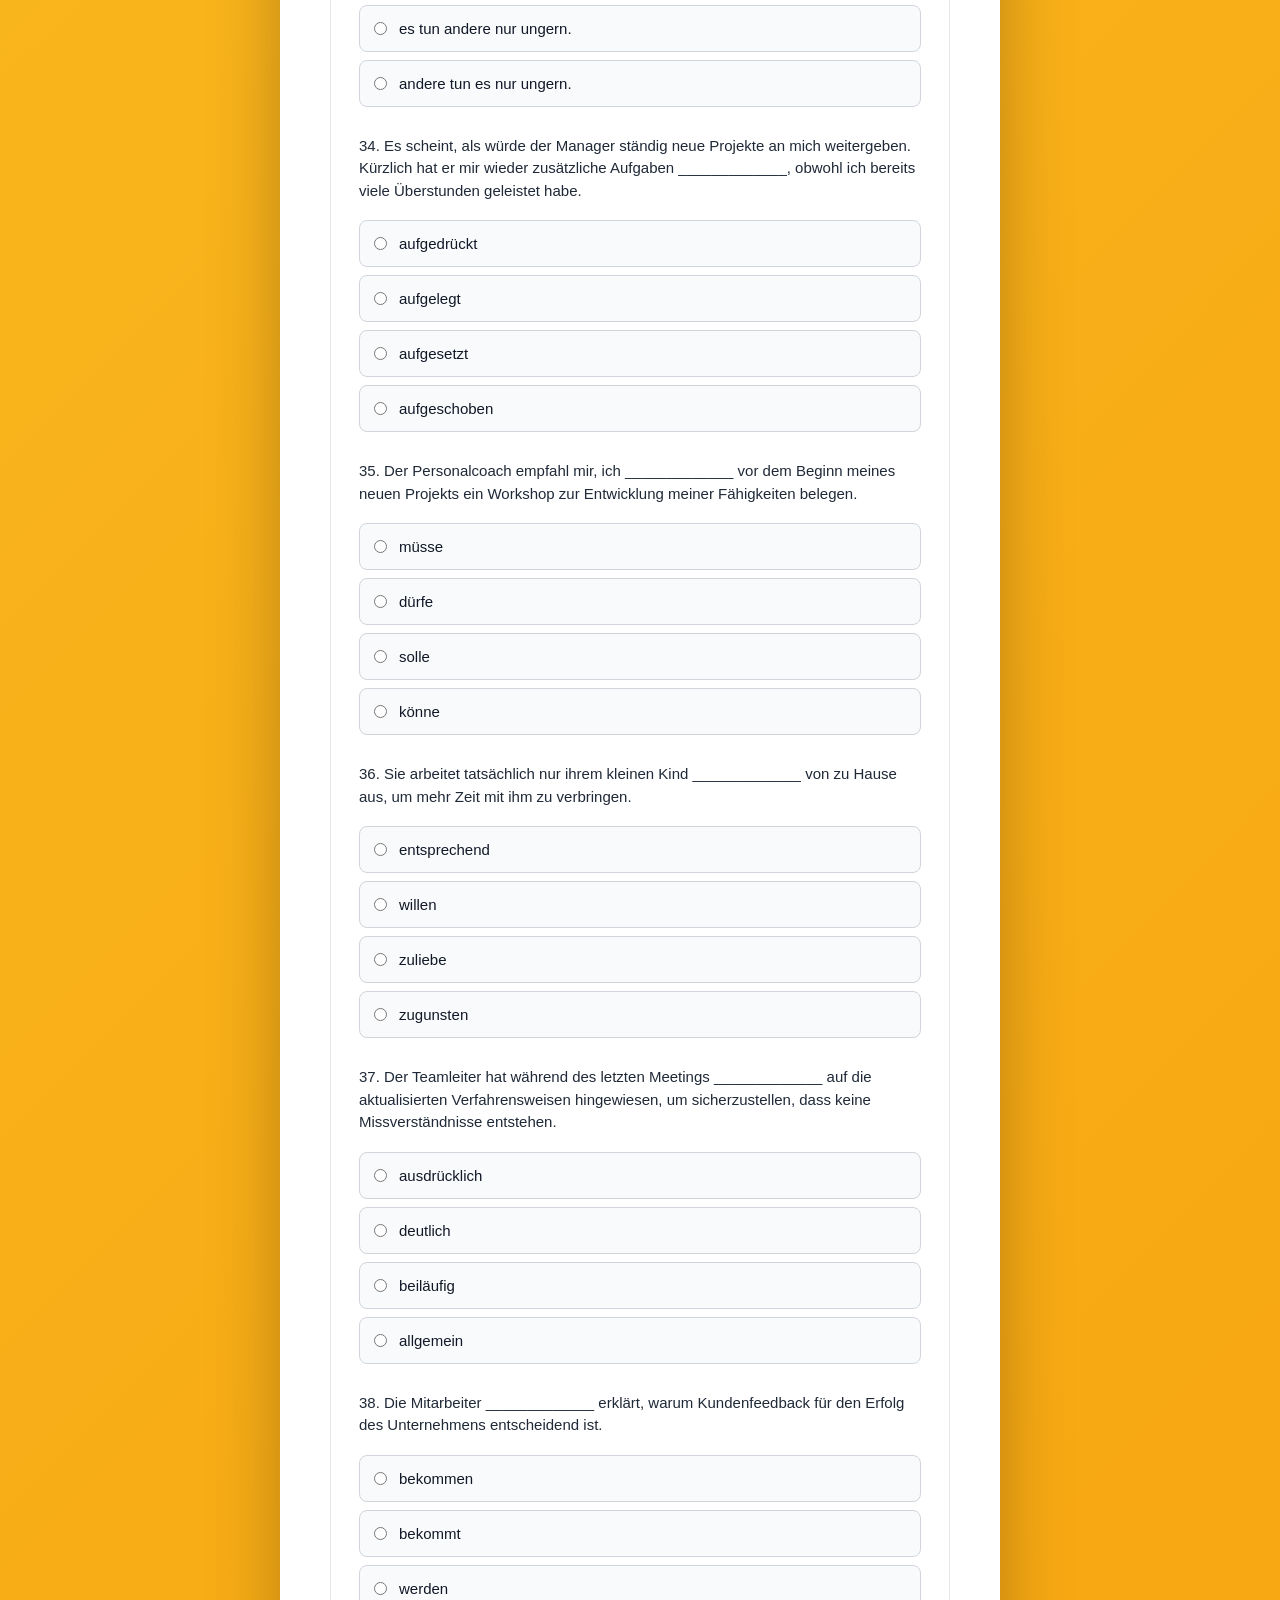
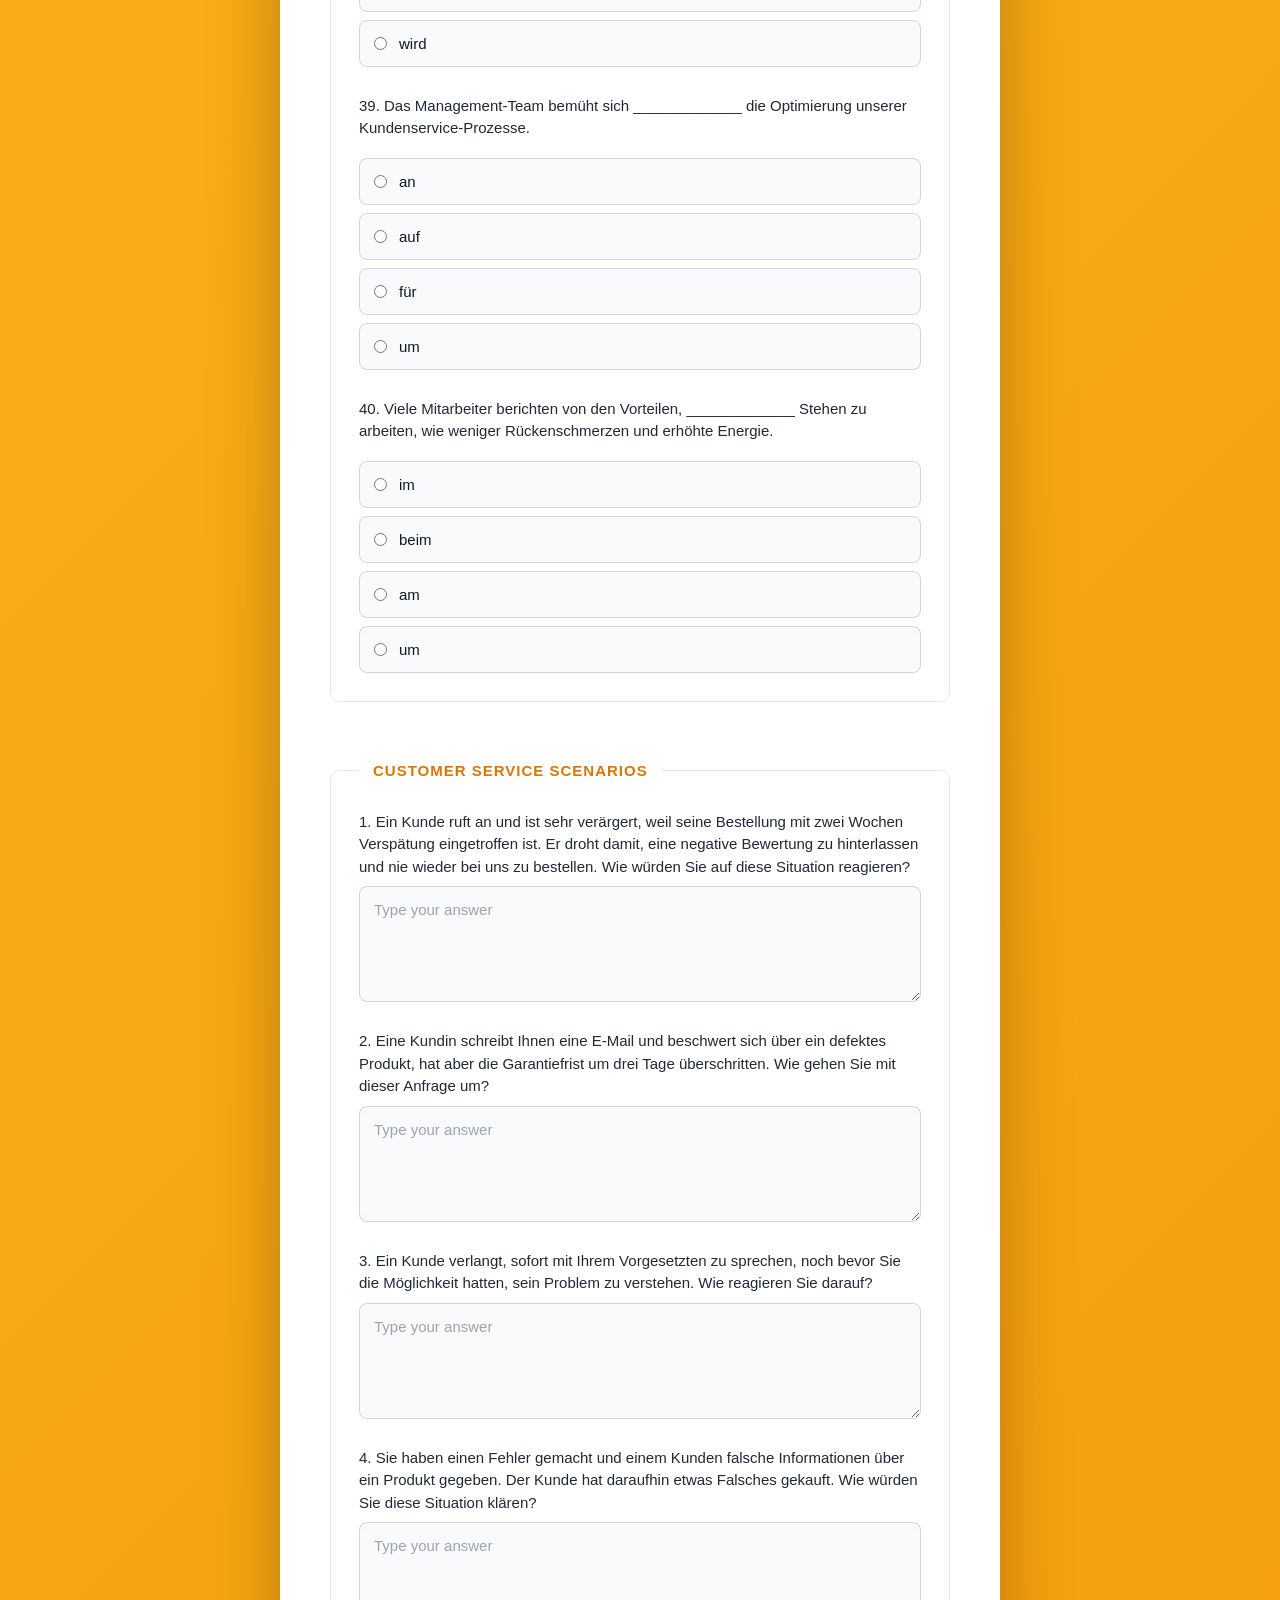
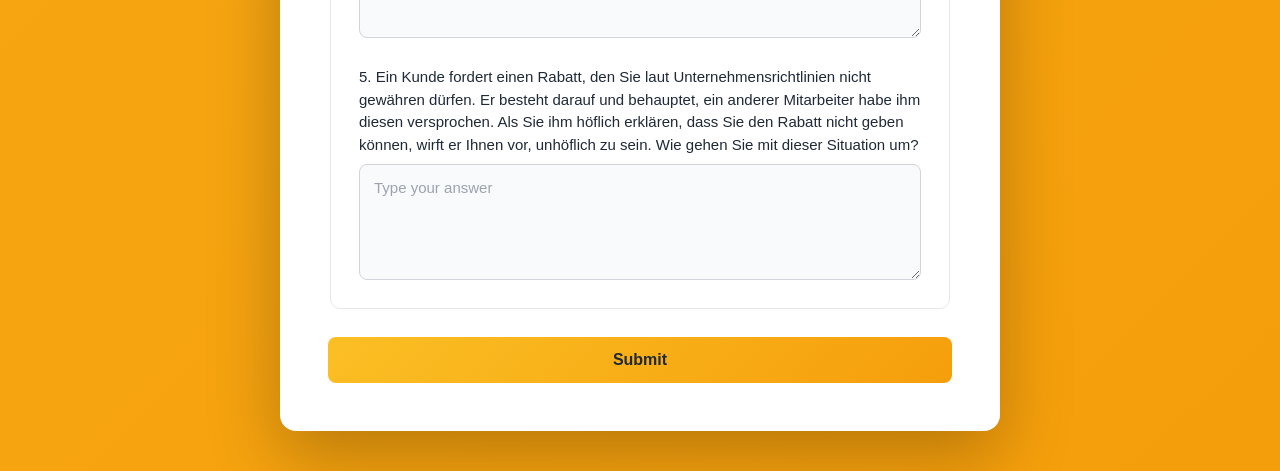
==== commit ff739e63: "Extend timer to 40 min, add screenshot uploads, update scoring to CEFR + 1-10 scale" ====
--- a/testquestions.html
+++ b/testquestions.html
@@ -7,7 +7,7 @@
   <link rel="stylesheet" href="testquestions.css">
 </head>
 <body>
-  <div class="timer js-timer">25:00</div>
+  <div class="timer js-timer">40:00</div>
 
   <form action="" class="js-interview--form">
     <fieldset class="personal-information">
@@ -55,6 +55,34 @@
         <input type="file" id="cv" accept="application/pdf,.pdf" class="question-input file-input" required>
         <p class="field-hint">Maximum file size: 5 MB</p>
       </div>
+
+      <div class="question-container">
+        <label for="speedScreenshot" class="question-label">Submit a screenshot of your internet speed</label>
+        <input
+          type="file"
+          id="speedScreenshot"
+          accept="image/png,image/jpeg,image/jpg,image/webp"
+          class="question-input file-input"
+          required
+        >
+        <p class="field-hint">
+          You can check your speed at <a href="https://www.speedtest.net/" target="_blank" rel="noopener">speedtest.net</a>. PNG or JPG, max 5 MB.
+        </p>
+      </div>
+
+      <div class="question-container">
+        <label for="deviceScreenshot" class="question-label">Submit a screenshot of your device specs</label>
+        <input
+          type="file"
+          id="deviceScreenshot"
+          accept="image/png,image/jpeg,image/jpg,image/webp"
+          class="question-input file-input"
+          required
+        >
+        <p class="field-hint">
+          <strong>Windows:</strong> Win+I → System → About. <strong>Mac:</strong> Apple Menu → About this Mac. PNG or JPG, max 5 MB.
+        </p>
+      </div>
     </fieldset>
 
     <div class="js-language-test language-test"></div>
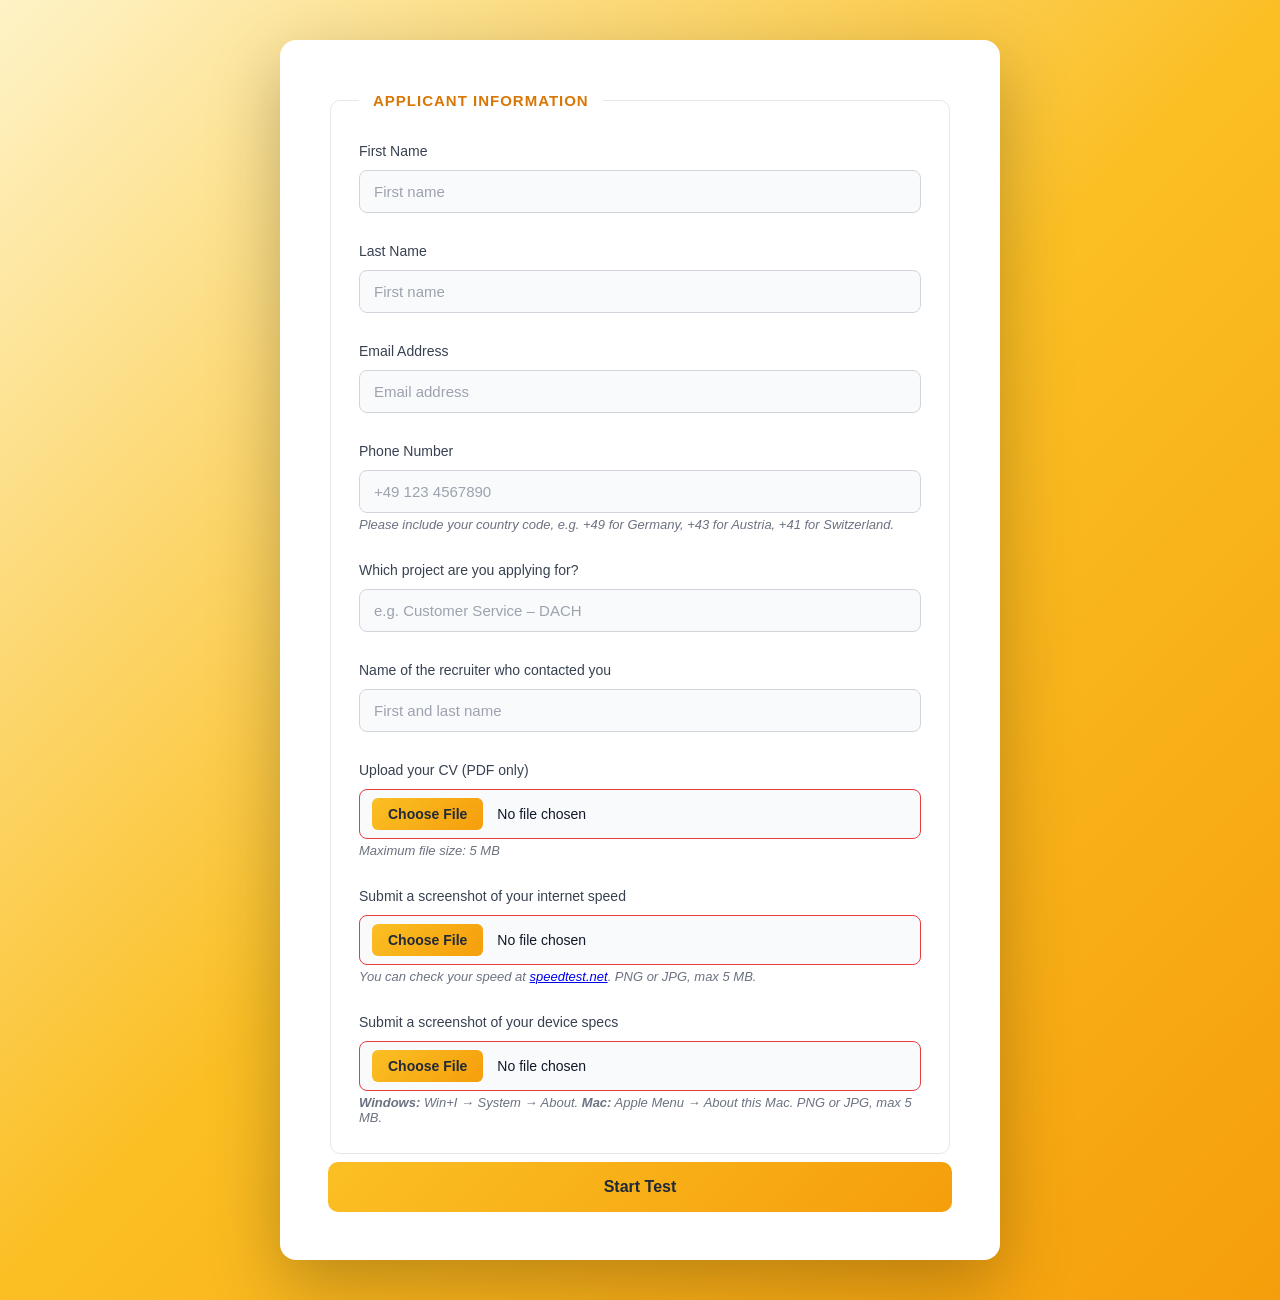
==== commit a235f144: "Add Start Test gate - timer and questions are hidden until the candidate fills out the personal info" ====
--- a/testquestions.html
+++ b/testquestions.html
@@ -7,7 +7,7 @@
   <link rel="stylesheet" href="testquestions.css">
 </head>
 <body>
-  <div class="timer js-timer">40:00</div>
+  <div class="timer js-timer" style="display: none;">40:00</div>
 
   <form action="" class="js-interview--form">
     <fieldset class="personal-information">
@@ -84,12 +84,15 @@
         </p>
       </div>
     </fieldset>
+    <button type="button" class="start-button js-start-button">Start Test</button>
 
-    <div class="js-language-test language-test"></div>
+    <div class="js-test-section" style="display: none;">
+      <div class="js-language-test language-test"></div>
 
-    <div class="form-message js-form-message" role="status" aria-live="polite"></div>
+      <div class="form-message js-form-message" role="status" aria-live="polite"></div>
 
-    <button type="submit" class="submit-button">Submit</button>
+      <button type="submit" class="submit-button">Submit</button>
+    </div>
 
   </form>
 
--- a/testquestions.css
+++ b/testquestions.css
@@ -490,4 +490,29 @@
   background-color: #eff6ff;
   color: #1e40af;
   border: 1px solid #bfdbfe;
+}
+
+.start-button {
+  width: 100%;
+  padding: 16px 24px;
+  font-size: 16px;
+  font-weight: 600;
+  font-family: inherit;
+  color: #1f2937;
+  background: linear-gradient(135deg, #fbbf24 0%, #f59e0b 100%);
+  border: none;
+  border-radius: 10px;
+  cursor: pointer;
+  text-align: center;
+  transition: transform 0.15s ease, box-shadow 0.2s ease;
+  margin-top: 8px;
+}
+
+.start-button:hover {
+  box-shadow: 0 10px 25px rgba(245, 158, 11, 0.45);
+  transform: translateY(-1px);
+}
+
+.start-button:active {
+  transform: translateY(0);
 }
